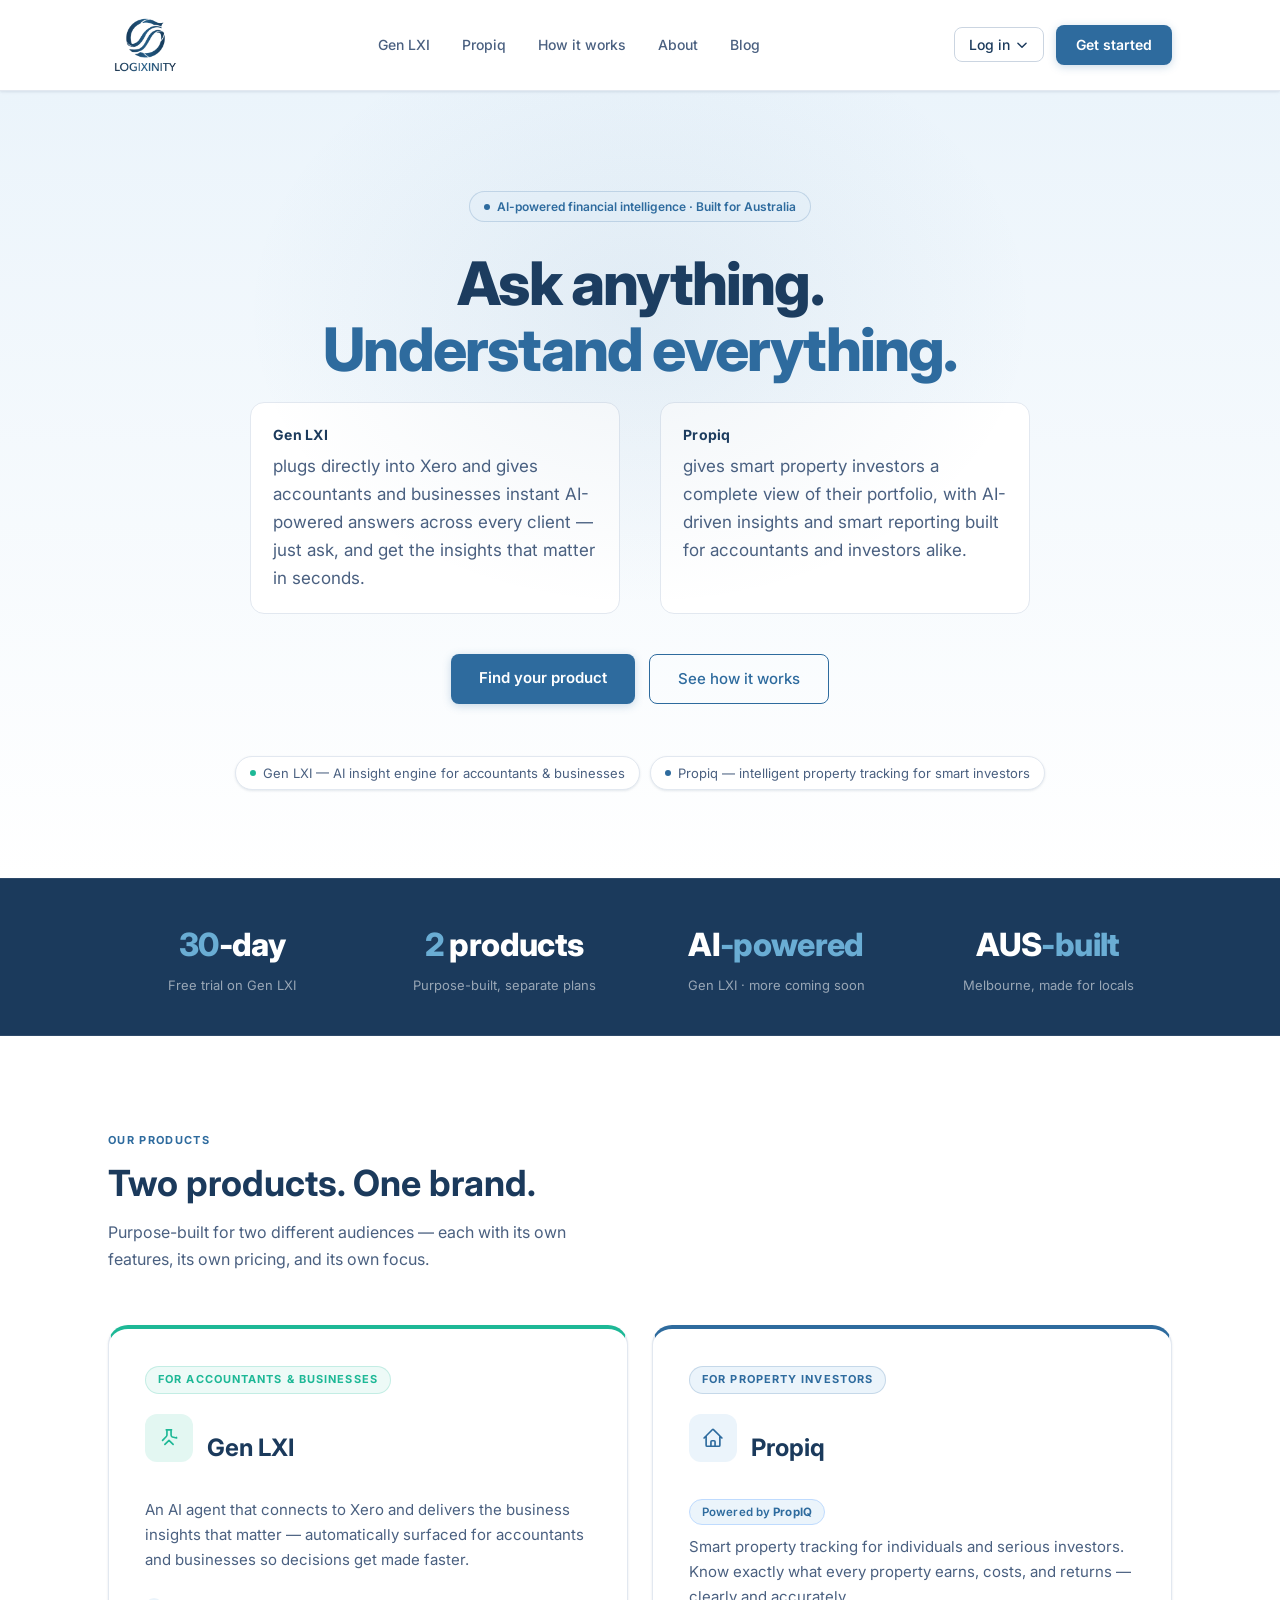
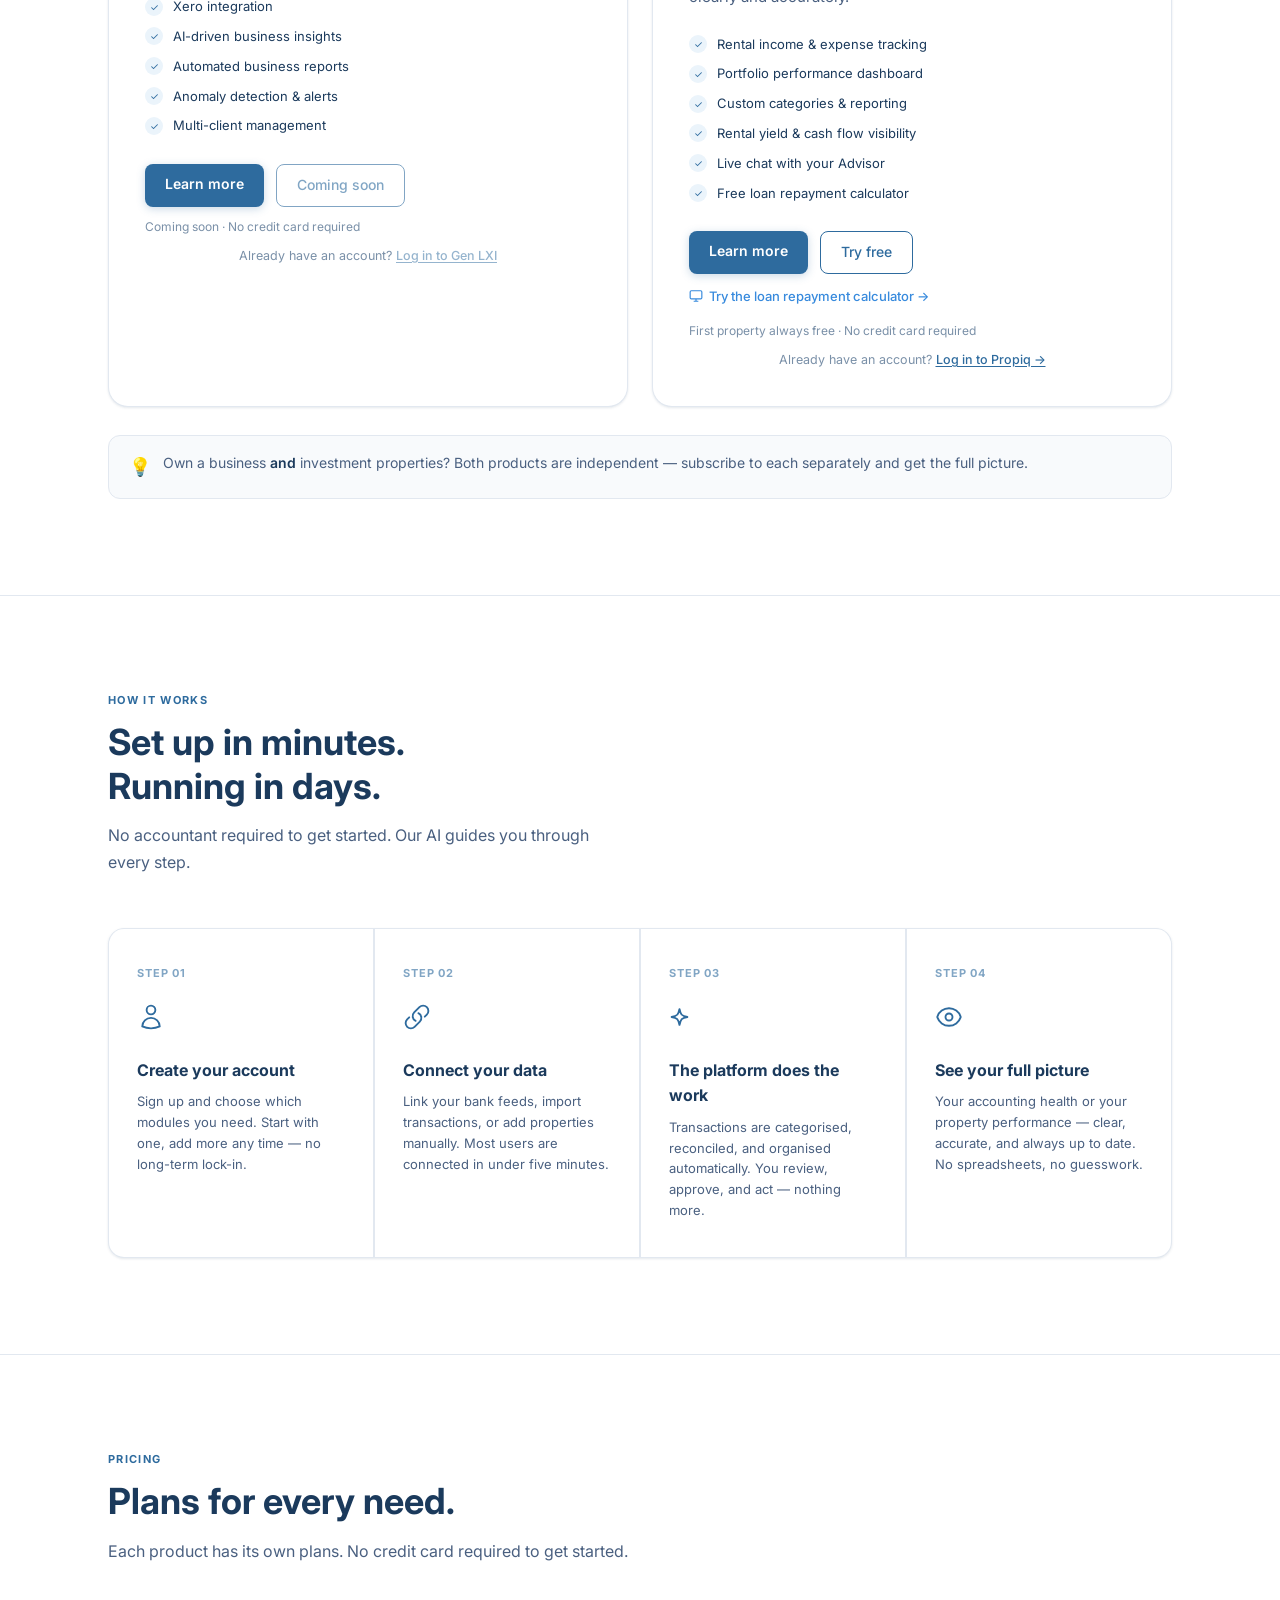
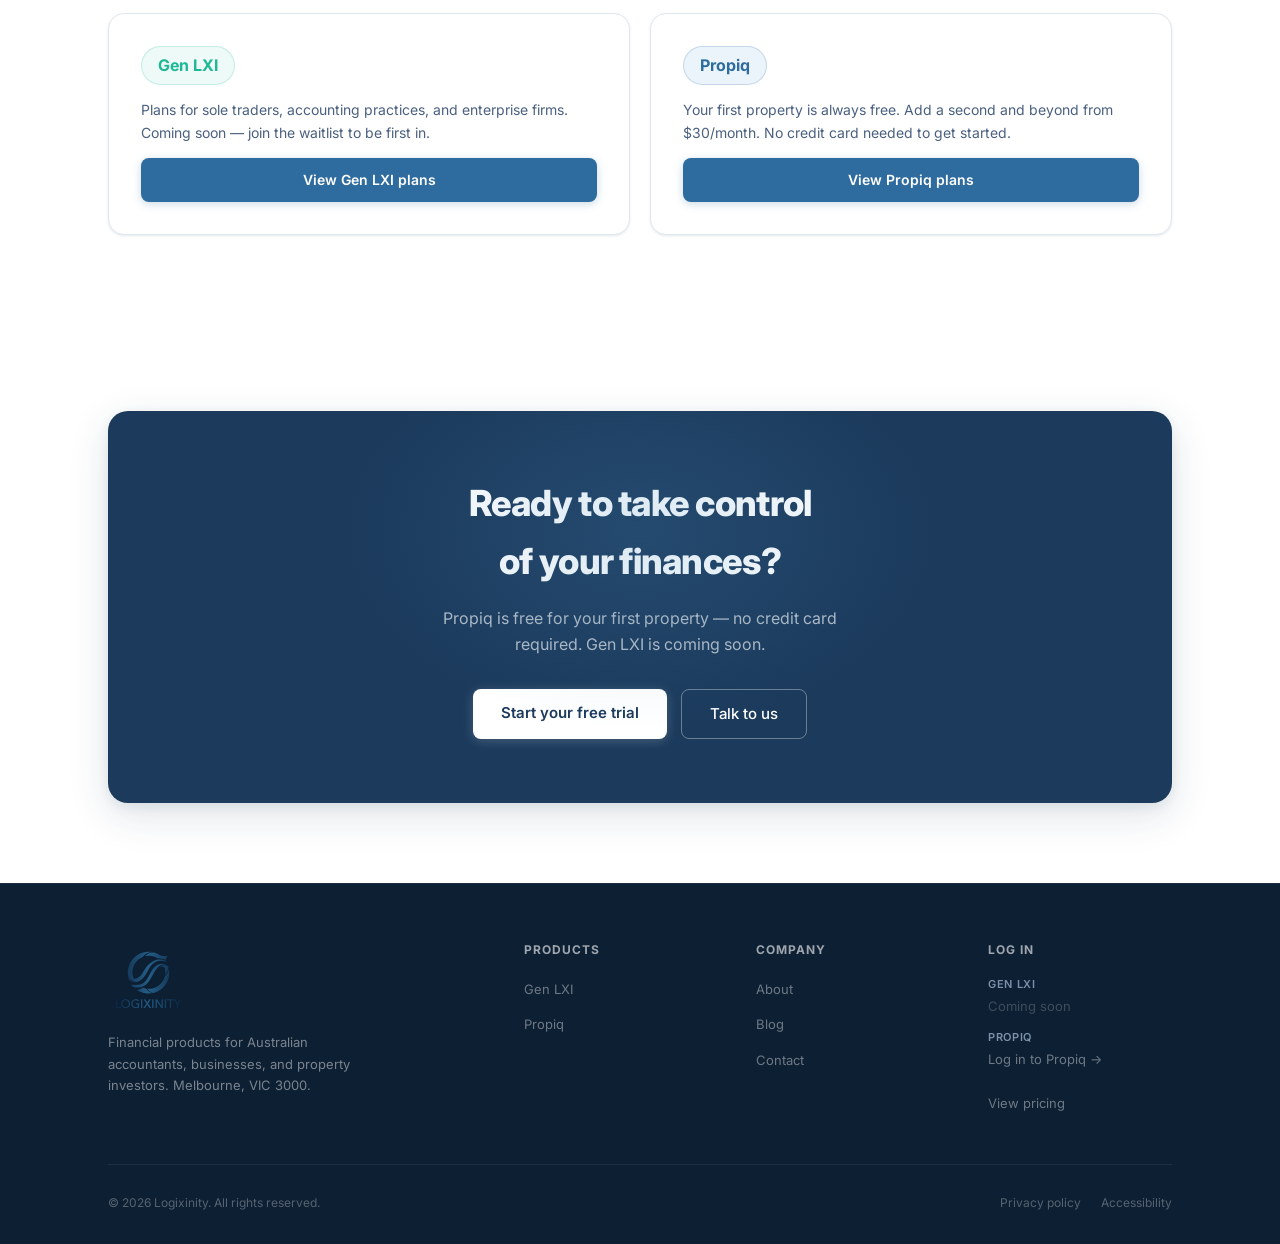
==== index.html @ ef31a45e "index: add loan calculator as Propiq feature with direct Tools link" ====
<!DOCTYPE html>
<html lang="en">
<head>
  <meta charset="UTF-8" />
  <meta name="viewport" content="width=device-width, initial-scale=1.0" />
  <meta name="description" content="Logixinity — AI-driven financial products for accountants, businesses and property investors in Australia. Meet Gen LXI and Propiq." />
  <meta name="robots" content="index, follow" />
  <meta property="og:title" content="Logixinity — Financial Intelligence, Powered by AI" />
  <meta property="og:description" content="Two AI-powered products built for Australia. Gen LXI for accountants and businesses. Propiq for property investors." />
  <meta property="og:type" content="website" />
  <meta property="og:url" content="https://www.logixinity.com" />
  <title>Logixinity — Financial Intelligence, Powered by AI</title>
  <link rel="stylesheet" href="css/styles.css" />
  <link rel="preconnect" href="https://fonts.googleapis.com" />
  <link rel="preconnect" href="https://fonts.gstatic.com" crossorigin />
  <link href="https://fonts.googleapis.com/css2?family=Inter:wght@400;500;600;700;800&display=swap" rel="stylesheet" />
</head>
<body>

  <!-- ============================================================
       NAVIGATION
  ============================================================ -->
  <header class="nav">
    <div class="container nav-inner">
      <a href="index.html" class="nav-logo">
        <img src="assets/logo-nav.png" alt="Logixinity" style="height:74px;width:auto;" />
      </a>

      <nav aria-label="Main navigation">
        <ul class="nav-links">
          <li><a href="gen-lxi.html">Gen LXI</a></li>
          <li><a href="propiq.html">Propiq</a></li>
          <li><a href="#how">How it works</a></li>
          <li><a href="#about">About</a></li>
          <li><a href="blog.html">Blog</a></li>
        </ul>
      </nav>

      <div class="nav-actions">
        <div class="nav-login-wrap" id="navLoginWrap">
          <button class="login-toggle" id="loginToggle" aria-haspopup="true" aria-expanded="false">
            Log in
            <svg width="14" height="14" fill="none" viewBox="0 0 24 24" stroke="currentColor" stroke-width="2.5" aria-hidden="true">
              <path stroke-linecap="round" stroke-linejoin="round" d="M19 9l-7 7-7-7" />
            </svg>
          </button>
          <div class="login-dropdown" id="loginDropdown" role="menu">
            <span class="login-option disabled-option" role="menuitem" aria-disabled="true">
              <div class="login-option-left">
                <div class="login-option-name">Gen LXI</div>
                <div class="login-option-note coming">Coming soon</div>
              </div>
            </span>
            <a href="https://ramananraj.github.io/Wealth-Management-app/property-tracker.html" class="login-option" role="menuitem">
              <div class="login-option-left">
                <div class="login-option-name">Propiq</div>
                <div class="login-option-note">Property tracker</div>
              </div>
              <span class="login-option-arrow">→</span>
            </a>
          </div>
        </div>
        <a href="#products" class="btn-primary">Get started</a>
      </div>
    </div>
  </header>

  <!-- ============================================================
       HERO
  ============================================================ -->
  <section class="hero">
    <div class="container">
      <div class="hero-badge">
        <span class="hero-badge-dot"></span>
        AI-powered financial intelligence · Built for Australia
      </div>

      <h1>
        Ask anything.<br />
        <em>Understand everything.</em>
      </h1>

      <div class="hero-sub-split">
        <p class="hero-sub">
          <strong>Gen LXI</strong> plugs directly into Xero and gives accountants and businesses instant AI-powered answers across every client — just ask, and get the insights that matter in seconds.
        </p>
        <p class="hero-sub">
          <strong>Propiq</strong> gives smart property investors a complete view of their portfolio, with AI-driven insights and smart reporting built for accountants and investors alike.
        </p>
      </div>

      <div class="hero-btns">
        <a href="#products" class="btn-primary">Find your product</a>
        <a href="#how" class="btn-outline">See how it works</a>
      </div>

      <div class="hero-pills">
        <span class="pill">
          <span class="pill-dot teal"></span>
          Gen LXI — AI insight engine for accountants &amp; businesses
        </span>
        <span class="pill">
          <span class="pill-dot blue"></span>
          Propiq — intelligent property tracking for smart investors
        </span>
      </div>
    </div>
  </section>

  <!-- ============================================================
       STATS BAR
  ============================================================ -->
  <div class="stats-bar">
    <div class="container">
      <div class="stats-grid">
        <div class="stat-item">
          <div class="num"><span>30</span>-day</div>
          <div class="lbl">Free trial on Gen LXI</div>
        </div>
        <div class="stat-item">
          <div class="num"><span>2</span> products</div>
          <div class="lbl">Purpose-built, separate plans</div>
        </div>
        <div class="stat-item">
          <div class="num">AI<span>-powered</span></div>
          <div class="lbl">Gen LXI · more coming soon</div>
        </div>
        <div class="stat-item">
          <div class="num">AUS<span>-built</span></div>
          <div class="lbl">Melbourne, made for locals</div>
        </div>
      </div>
    </div>
  </div>

  <!-- ============================================================
       PRODUCTS
  ============================================================ -->
  <section class="section" id="products">
    <div class="container">
      <div class="section-label">Our products</div>
      <h2 class="section-title">Two products. One brand.</h2>
      <p class="section-sub">
        Purpose-built for two different audiences — each with its own features,
        its own pricing, and its own focus.
      </p>

      <div class="product-entry-grid">

        <!-- Gen LXI -->
        <div class="product-entry-card teal-card">
          <div class="product-entry-audience">For accountants &amp; businesses</div>
          <div class="product-entry-header">
            <div class="product-icon teal">
              <svg width="22" height="22" fill="none" viewBox="0 0 24 24" stroke="currentColor" stroke-width="1.8" aria-hidden="true">
                <path stroke-linecap="round" stroke-linejoin="round" d="M9.75 3.104v5.714a2.25 2.25 0 01-.659 1.591L5 14.5M9.75 3.104c-.251.023-.501.05-.75.082m.75-.082a24.301 24.301 0 014.5 0m0 0v5.714a2.25 2.25 0 001.357 2.059l.096.04A24.07 24.07 0 0120.25 12v-.017c-.001-.222-.048-.432-.13-.625M9.75 3.104A24.1 24.1 0 0012 3c.93 0 1.848.062 2.75.182M12 14.5l-4.5 4.5M12 14.5l4.5 4.5" />
              </svg>
            </div>
            <h3>Gen LXI</h3>
          </div>
          <p class="product-entry-desc">
            An AI agent that connects to Xero and delivers the business insights that matter —
            automatically surfaced for accountants and businesses so decisions get made faster.
          </p>
          <ul class="product-features">
            <li><span class="feature-check">✓</span> Xero integration</li>
            <li><span class="feature-check">✓</span> AI-driven business insights</li>
            <li><span class="feature-check">✓</span> Automated business reports</li>
            <li><span class="feature-check">✓</span> Anomaly detection &amp; alerts</li>
            <li><span class="feature-check">✓</span> Multi-client management</li>
          </ul>
          <div class="product-entry-actions">
            <a href="gen-lxi.html" class="btn-primary">Learn more</a>
            <a href="#" class="btn-outline" style="opacity:0.6;pointer-events:none;">Coming soon</a>
          </div>
          <p class="product-trial-note">Coming soon · No credit card required</p>
          <p class="product-login-link">Already have an account? <a href="#" style="opacity:0.5;pointer-events:none;">Log in to Gen LXI</a></p>
        </div>

        <!-- Propiq -->
        <div class="product-entry-card blue-card">
          <div class="product-entry-audience">For property investors</div>
          <div class="product-entry-header">
            <div class="product-icon blue">
              <svg width="22" height="22" fill="none" viewBox="0 0 24 24" stroke="currentColor" stroke-width="1.8" aria-hidden="true">
                <path stroke-linecap="round" stroke-linejoin="round" d="M2.25 12l8.954-8.955a1.126 1.126 0 011.591 0L21.75 12M4.5 9.75v10.125c0 .621.504 1.125 1.125 1.125H9.75v-4.875c0-.621.504-1.125 1.125-1.125h2.25c.621 0 1.125.504 1.125 1.125V21h4.125c.621 0 1.125-.504 1.125-1.125V9.75M8.25 21h8.25" />
              </svg>
            </div>
            <h3>Propiq</h3>
          </div>
          <p class="product-entry-powered">Powered by <strong>PropIQ</strong></p>
          <p class="product-entry-desc">
            Smart property tracking for individuals and serious investors. Know exactly
            what every property earns, costs, and returns — clearly and accurately.
          </p>
          <ul class="product-features">
            <li><span class="feature-check">✓</span> Rental income &amp; expense tracking</li>
            <li><span class="feature-check">✓</span> Portfolio performance dashboard</li>
            <li><span class="feature-check">✓</span> Custom categories &amp; reporting</li>
            <li><span class="feature-check">✓</span> Rental yield &amp; cash flow visibility</li>
            <li><span class="feature-check">✓</span> Live chat with your Advisor</li>
            <li><span class="feature-check">✓</span> Free loan repayment calculator</li>
          </ul>
          <div class="product-entry-actions">
            <a href="propiq.html" class="btn-primary">Learn more</a>
            <a href="https://ramananraj.github.io/Wealth-Management-app/property-tracker.html" class="btn-outline">Try free</a>
          </div>
          <a href="propiq.html#tools" style="display:inline-flex;align-items:center;gap:6px;margin-top:12px;font-size:13px;font-weight:500;color:#378ADD;text-decoration:none;">
            <svg width="14" height="14" fill="none" viewBox="0 0 24 24" stroke="currentColor" stroke-width="2" aria-hidden="true"><rect x="2" y="3" width="20" height="14" rx="2"/><path d="M8 21h8M12 17v4"/></svg>
            Try the loan repayment calculator →
          </a>
          <p class="product-trial-note">First property always free · No credit card required</p>
          <p class="product-login-link">Already have an account? <a href="https://ramananraj.github.io/Wealth-Management-app/property-tracker.html">Log in to Propiq →</a></p>
        </div>

      </div>

      <!-- Business owner who also holds property -->
      <div class="both-note">
        <span class="both-note-icon">💡</span>
        <p>Own a business <em>and</em> investment properties? Both products are independent — subscribe to each separately and get the full picture.</p>
      </div>

    </div>
  </section>

  <div class="divider"></div>

  <!-- ============================================================
       HOW IT WORKS
  ============================================================ -->
  <section class="section" id="how">
    <div class="container">
      <div class="section-label">How it works</div>
      <h2 class="section-title">Set up in minutes.<br />Running in days.</h2>
      <p class="section-sub">
        No accountant required to get started. Our AI guides you through every step.
      </p>

      <div class="how-grid">
        <div class="how-step">
          <div class="how-num">STEP 01</div>
          <div class="how-step-icon">
            <svg width="28" height="28" fill="none" viewBox="0 0 24 24" stroke="currentColor" stroke-width="1.6" aria-hidden="true">
              <path stroke-linecap="round" stroke-linejoin="round" d="M15.75 6a3.75 3.75 0 11-7.5 0 3.75 3.75 0 017.5 0zM4.501 20.118a7.5 7.5 0 0114.998 0A17.933 17.933 0 0112 21.75c-2.676 0-5.216-.584-7.499-1.632z" />
            </svg>
          </div>
          <h4>Create your account</h4>
          <p>Sign up and choose which modules you need. Start with one, add more any time — no long-term lock-in.</p>
        </div>

        <div class="how-step">
          <div class="how-num">STEP 02</div>
          <div class="how-step-icon">
            <svg width="28" height="28" fill="none" viewBox="0 0 24 24" stroke="currentColor" stroke-width="1.6" aria-hidden="true">
              <path stroke-linecap="round" stroke-linejoin="round" d="M13.19 8.688a4.5 4.5 0 011.242 7.244l-4.5 4.5a4.5 4.5 0 01-6.364-6.364l1.757-1.757m13.35-.622l1.757-1.757a4.5 4.5 0 00-6.364-6.364l-4.5 4.5a4.5 4.5 0 001.242 7.244" />
            </svg>
          </div>
          <h4>Connect your data</h4>
          <p>Link your bank feeds, import transactions, or add properties manually. Most users are connected in under five minutes.</p>
        </div>

        <div class="how-step">
          <div class="how-num">STEP 03</div>
          <div class="how-step-icon">
            <svg width="28" height="28" fill="none" viewBox="0 0 24 24" stroke="currentColor" stroke-width="1.6" aria-hidden="true">
              <path stroke-linecap="round" stroke-linejoin="round" d="M9.813 15.904L9 18.75l-.813-2.846a4.5 4.5 0 00-3.09-3.09L2.25 12l2.846-.813a4.5 4.5 0 003.09-3.09L9 5.25l.813 2.846a4.5 4.5 0 003.09 3.09L15.75 12l-2.846.813a4.5 4.5 0 00-3.09 3.09z" />
            </svg>
          </div>
          <h4>The platform does the work</h4>
          <p>Transactions are categorised, reconciled, and organised automatically. You review, approve, and act — nothing more.</p>
        </div>

        <div class="how-step">
          <div class="how-num">STEP 04</div>
          <div class="how-step-icon">
            <svg width="28" height="28" fill="none" viewBox="0 0 24 24" stroke="currentColor" stroke-width="1.6" aria-hidden="true">
              <path stroke-linecap="round" stroke-linejoin="round" d="M2.036 12.322a1.012 1.012 0 010-.639C3.423 7.51 7.36 4.5 12 4.5c4.638 0 8.573 3.007 9.963 7.178.07.207.07.431 0 .639C20.577 16.49 16.64 19.5 12 19.5c-4.638 0-8.573-3.007-9.963-7.178z" />
              <path stroke-linecap="round" stroke-linejoin="round" d="M15 12a3 3 0 11-6 0 3 3 0 016 0z" />
            </svg>
          </div>
          <h4>See your full picture</h4>
          <p>Your accounting health or your property performance — clear, accurate, and always up to date. No spreadsheets, no guesswork.</p>
        </div>
      </div>
    </div>
  </section>

  <div class="divider"></div>

  <!-- ============================================================
       PRICING ROUTER
  ============================================================ -->
  <section class="section" id="pricing">
    <div class="container">
      <div class="section-label">Pricing</div>
      <h2 class="section-title">Plans for every need.</h2>
      <p class="section-sub">
        Each product has its own plans. No credit card required to get started.
      </p>

      <div class="pricing-router-grid">

        <div class="pricing-router-card">
          <div class="pricing-router-label teal-label">Gen LXI</div>
          <p class="pricing-router-desc">Plans for sole traders, accounting practices, and enterprise firms. Coming soon — join the waitlist to be first in.</p>
          <a href="gen-lxi.html#pricing" class="btn-primary pricing-router-btn">View Gen LXI plans</a>
        </div>

        <div class="pricing-router-card">
          <div class="pricing-router-label blue-label">Propiq</div>
          <p class="pricing-router-desc">Your first property is always free. Add a second and beyond from $30/month. No credit card needed to get started.</p>
          <a href="propiq.html#pricing" class="btn-primary pricing-router-btn">View Propiq plans</a>
        </div>

      </div>
    </div>
  </section>

  <!-- ============================================================
       CTA BANNER
  ============================================================ -->
  <div class="container">
    <div class="cta-banner">
      <h2>Ready to take control<br />of your finances?</h2>
      <p>
        Propiq is free for your first property — no credit card required.
        Gen LXI is coming soon.
      </p>
      <div class="cta-btns">
        <a href="https://ramananraj.github.io/Wealth-Management-app/property-tracker.html" class="btn-primary" style="font-size:15px; padding:12px 28px;">Start your free trial</a>
        <a href="mailto:support@logixinity.com" class="btn-outline" style="font-size:15px; padding:12px 28px;">Talk to us</a>
      </div>
    </div>
  </div>

  <!-- ============================================================
       FOOTER
  ============================================================ -->
  <footer class="footer" id="about">
    <div class="container">
      <div class="footer-top">

        <div class="footer-brand">
          <img src="assets/logo.png" alt="Logixinity" width="81" height="80" style="margin-bottom: 4px;" />
          <p>
            Financial products for Australian accountants, businesses,
            and property investors. Melbourne, VIC 3000.
          </p>
        </div>

        <div class="footer-col">
          <h4>Products</h4>
          <ul>
            <li><a href="gen-lxi.html">Gen LXI</a></li>
            <li><a href="propiq.html">Propiq</a></li>
          </ul>
        </div>

        <div class="footer-col">
          <h4>Company</h4>
          <ul>
            <li><a href="#about">About</a></li>
            <li><a href="blog.html">Blog</a></li>
            <li><a href="mailto:support@logixinity.com">Contact</a></li>
          </ul>
        </div>

        <div class="footer-col">
          <h4>Log in</h4>
          <ul>
            <li>
              <div class="footer-account-product">Gen LXI</div>
              <a href="#" style="opacity:0.5;pointer-events:none;">Coming soon</a>
            </li>
            <li>
              <div class="footer-account-product">Propiq</div>
              <a href="https://ramananraj.github.io/Wealth-Management-app/property-tracker.html">Log in to Propiq →</a>
            </li>
            <li style="margin-top:8px;"><a href="#pricing">View pricing</a></li>
          </ul>
        </div>

      </div>

      <div class="footer-bottom">
        <p>© 2026 Logixinity. All rights reserved.</p>
        <div class="footer-legal">
          <a href="#">Privacy policy</a>
          <a href="#">Accessibility</a>
        </div>
      </div>
    </div>
  </footer>

  <script src="js/main.js"></script>
</body>
</html>
---- css/styles.css ----
/* ============================================================
   Logixinity — Main Stylesheet
   Theme: Option A — White/Light + Navy Blue (logo-matched)
   Logo colours: #1B3A5C (deep navy), #2E6B9E (steel blue), #4A8DBD (highlight)
   ============================================================ */

:root {
  --navy-950: #0d1f33;
  --navy-900: #1B3A5C;
  --navy-800: #2C4A6E;
  --navy-700: #2E6B9E;
  --navy-600: #4A8DBD;
  --navy-500: #6AADD4;

  --accent:       #2E6B9E;
  --accent-hover: #1B3A5C;
  --accent-light: #EBF4FB;

  --white:     #ffffff;
  --gray-50:   #F8FAFC;
  --gray-100:  #F1F5F9;
  --gray-200:  #E2E8F0;
  --gray-300:  #CBD5E1;
  --gray-500:  #64748B;
  --gray-700:  #334155;
  --gray-900:  #0F172A;

  --text-primary:   #1B3A5C;
  --text-secondary: #4A6080;
  --text-muted:     #7A90A8;

  --border:    #E2E8F0;
  --border-md: #CBD5E1;
  --card-bg:   #FFFFFF;
  --card-hover: #F8FAFC;
  --section-alt: #F5F8FB;

  --font: 'Inter', -apple-system, BlinkMacSystemFont, 'Segoe UI', sans-serif;

  --shadow-sm: 0 1px 3px rgba(27,58,92,0.08), 0 1px 2px rgba(27,58,92,0.04);
  --shadow-md: 0 4px 16px rgba(27,58,92,0.10), 0 2px 6px rgba(27,58,92,0.06);
  --shadow-lg: 0 12px 40px rgba(27,58,92,0.14), 0 4px 12px rgba(27,58,92,0.08);
}

*, *::before, *::after { box-sizing: border-box; margin: 0; padding: 0; }

html { scroll-behavior: smooth; }

body {
  font-family: var(--font);
  background: var(--white);
  color: var(--text-primary);
  line-height: 1.6;
  -webkit-font-smoothing: antialiased;
}

a { color: inherit; text-decoration: none; }
img { display: block; max-width: 100%; }
button { cursor: pointer; font-family: var(--font); }

/* ============================================================
   UTILITY
   ============================================================ */

.container {
  max-width: 1120px;
  margin: 0 auto;
  padding: 0 28px;
}

.section {
  padding: 96px 0;
}

.section-alt {
  background: var(--section-alt);
}

.section-label {
  font-size: 11px;
  font-weight: 700;
  letter-spacing: 0.12em;
  text-transform: uppercase;
  color: var(--accent);
  margin-bottom: 12px;
}

.section-title {
  font-size: 36px;
  font-weight: 700;
  color: var(--text-primary);
  line-height: 1.2;
  margin-bottom: 14px;
}

.section-sub {
  font-size: 16px;
  color: var(--text-secondary);
  max-width: 520px;
  line-height: 1.7;
}

.accent { color: var(--accent); }

/* ============================================================
   NAVIGATION
   ============================================================ */

.nav {
  position: sticky;
  top: 0;
  z-index: 100;
  background: rgba(255, 255, 255, 0.95);
  backdrop-filter: blur(12px);
  -webkit-backdrop-filter: blur(12px);
  border-bottom: 1px solid var(--border);
  box-shadow: var(--shadow-sm);
}

.nav-inner {
  display: flex;
  align-items: center;
  justify-content: space-between;
  height: 90px;
}

.nav-logo {
  display: flex;
  align-items: center;
  gap: 10px;
  font-size: 18px;
  font-weight: 700;
  color: var(--navy-900);
  letter-spacing: -0.02em;
}

.nav-logo-dot {
  width: 9px;
  height: 9px;
  border-radius: 50%;
  background: var(--accent);
  flex-shrink: 0;
}

.nav-links {
  display: flex;
  align-items: center;
  gap: 32px;
  list-style: none;
}

.nav-links a {
  font-size: 14px;
  color: var(--text-secondary);
  transition: color 0.2s;
  font-weight: 500;
}

.nav-links a:hover { color: var(--navy-900); }

.nav-actions {
  display: flex;
  align-items: center;
  gap: 12px;
}

.btn-ghost {
  font-size: 14px;
  color: var(--text-secondary);
  padding: 8px 16px;
  background: none;
  border: none;
  transition: color 0.2s;
  font-weight: 500;
}

.btn-ghost:hover { color: var(--navy-900); }

.btn-primary {
  font-size: 14px;
  font-weight: 600;
  color: var(--white);
  background: var(--accent);
  padding: 9px 20px;
  border: none;
  border-radius: 8px;
  transition: background 0.2s, transform 0.15s, box-shadow 0.2s;
  box-shadow: 0 2px 8px rgba(46,107,158,0.25);
}

.btn-primary:hover {
  background: var(--accent-hover);
  transform: translateY(-1px);
  box-shadow: 0 4px 14px rgba(46,107,158,0.35);
}

.btn-outline {
  font-size: 14px;
  font-weight: 500;
  color: var(--accent);
  background: none;
  padding: 9px 20px;
  border: 1.5px solid var(--accent);
  border-radius: 8px;
  transition: border-color 0.2s, background 0.2s, color 0.2s;
}

.btn-outline:hover {
  background: var(--accent-light);
  border-color: var(--accent-hover);
  color: var(--accent-hover);
}

/* ============================================================
   HERO
   ============================================================ */

.hero {
  padding: 100px 0 88px;
  text-align: center;
  position: relative;
  overflow: hidden;
  background: linear-gradient(180deg, #EBF4FB 0%, #FFFFFF 100%);
}

.hero::before {
  content: '';
  position: absolute;
  top: -80px;
  left: 50%;
  transform: translateX(-50%);
  width: 800px;
  height: 600px;
  background: radial-gradient(ellipse, rgba(46,107,158,0.08) 0%, transparent 70%);
  pointer-events: none;
}

.hero-badge {
  display: inline-flex;
  align-items: center;
  gap: 7px;
  font-size: 12px;
  font-weight: 600;
  color: var(--accent);
  background: var(--accent-light);
  border: 1px solid rgba(46,107,158,0.2);
  padding: 5px 14px;
  border-radius: 99px;
  margin-bottom: 28px;
}

.hero-badge-dot {
  width: 6px;
  height: 6px;
  border-radius: 50%;
  background: var(--accent);
  animation: pulse 2s infinite;
}

@keyframes pulse {
  0%, 100% { opacity: 1; }
  50% { opacity: 0.4; }
}

.hero h1 {
  font-size: 60px;
  font-weight: 800;
  line-height: 1.1;
  letter-spacing: -0.03em;
  color: var(--navy-900);
  margin-bottom: 20px;
}

.hero h1 em {
  font-style: normal;
  color: var(--accent);
}

.hero-sub {
  font-size: 17px;
  color: var(--text-secondary);
  line-height: 1.65;
  margin: 0;
}

.hero-sub-split {
  display: grid;
  grid-template-columns: 1fr 1fr;
  gap: 16px 40px;
  max-width: 780px;
  margin: 0 auto 40px;
  text-align: left;
}

.hero-sub-split .hero-sub {
  background: #ffffff;
  border: 1px solid var(--gray-200);
  border-radius: 14px;
  padding: 20px 22px;
}

.hero-sub-split .hero-sub strong {
  display: block;
  font-size: 14px;
  font-weight: 700;
  color: var(--navy-900);
  letter-spacing: 0.02em;
  margin-bottom: 6px;
}

@media (max-width: 640px) {
  .hero-sub-split {
    grid-template-columns: 1fr;
  }
}

.hero-btns {
  display: flex;
  gap: 14px;
  justify-content: center;
  flex-wrap: wrap;
  margin-bottom: 52px;
}

.hero-btns .btn-primary {
  font-size: 15px;
  padding: 12px 28px;
}

.hero-btns .btn-outline {
  font-size: 15px;
  padding: 12px 28px;
}

.hero-pills {
  display: flex;
  gap: 10px;
  justify-content: center;
  flex-wrap: wrap;
}

.pill {
  display: inline-flex;
  align-items: center;
  gap: 7px;
  font-size: 13px;
  color: var(--text-secondary);
  background: var(--white);
  border: 1px solid var(--border);
  padding: 6px 14px;
  border-radius: 99px;
  box-shadow: var(--shadow-sm);
}

.pill-dot {
  width: 6px;
  height: 6px;
  border-radius: 50%;
}

.pill-dot.teal   { background: #1DB896; }
.pill-dot.purple { background: #9f8fef; }
.pill-dot.blue   { background: var(--accent); }

/* ============================================================
   DIVIDER
   ============================================================ */

.divider {
  height: 1px;
  background: var(--border);
}

/* ============================================================
   PRODUCTS
   ============================================================ */

.products-grid {
  display: grid;
  grid-template-columns: repeat(auto-fit, minmax(300px, 1fr));
  gap: 20px;
  margin-top: 52px;
}

.product-card {
  background: var(--card-bg);
  border: 1px solid var(--border);
  border-radius: 16px;
  padding: 32px;
  transition: box-shadow 0.2s, transform 0.2s;
  position: relative;
  overflow: hidden;
  box-shadow: var(--shadow-sm);
}

.product-card:hover {
  box-shadow: var(--shadow-md);
  transform: translateY(-3px);
}

.product-card.featured {
  border-color: rgba(46,107,158,0.35);
  border-top: 3px solid var(--accent);
}

.product-card.featured::after {
  content: 'Core product';
  position: absolute;
  top: 18px;
  right: 18px;
  font-size: 11px;
  font-weight: 600;
  color: var(--accent);
  background: var(--accent-light);
  border: 1px solid rgba(46,107,158,0.2);
  padding: 3px 10px;
  border-radius: 99px;
}

.product-icon {
  width: 48px;
  height: 48px;
  border-radius: 12px;
  display: flex;
  align-items: center;
  justify-content: center;
  font-size: 22px;
  margin-bottom: 20px;
}

.product-icon.teal   { background: rgba(29,184,150,0.12); color: #1DB896; }
.product-icon.purple { background: rgba(159,143,239,0.12); color: #9f8fef; }
.product-icon.blue   { background: var(--accent-light); color: var(--accent); }

.product-card h3 {
  font-size: 20px;
  font-weight: 700;
  color: var(--text-primary);
  margin-bottom: 10px;
}

.product-card p {
  font-size: 14px;
  color: var(--text-secondary);
  line-height: 1.65;
  margin-bottom: 24px;
}

.product-features {
  list-style: none;
  display: flex;
  flex-direction: column;
  gap: 9px;
}

.product-features li {
  display: flex;
  align-items: center;
  gap: 10px;
  font-size: 13px;
  color: var(--text-primary);
}

.feature-check {
  width: 18px;
  height: 18px;
  border-radius: 50%;
  background: var(--accent-light);
  display: flex;
  align-items: center;
  justify-content: center;
  flex-shrink: 0;
  font-size: 10px;
  color: var(--accent);
}

/* ============================================================
   PRODUCT ENTRY CARDS (homepage two-product layout)
   ============================================================ */

.product-entry-grid {
  display: grid;
  grid-template-columns: repeat(auto-fit, minmax(320px, 1fr));
  gap: 24px;
  margin-top: 52px;
}

.product-entry-card {
  background: var(--card-bg);
  border: 1px solid var(--border);
  border-radius: 20px;
  padding: 36px;
  transition: box-shadow 0.2s, transform 0.2s;
  box-shadow: var(--shadow-sm);
}

.product-entry-card:hover {
  box-shadow: var(--shadow-lg);
  transform: translateY(-4px);
}

.teal-card { border-top: 4px solid #1DB896; }
.blue-card  { border-top: 4px solid var(--accent); }

.product-entry-audience {
  font-size: 11px;
  font-weight: 700;
  letter-spacing: 0.1em;
  text-transform: uppercase;
  margin-bottom: 20px;
  padding: 4px 12px;
  border-radius: 99px;
  display: inline-block;
}

.teal-card .product-entry-audience {
  color: #1DB896;
  background: rgba(29,184,150,0.08);
  border: 1px solid rgba(29,184,150,0.2);
}

.blue-card .product-entry-audience {
  color: var(--accent);
  background: var(--accent-light);
  border: 1px solid rgba(46,107,158,0.2);
}

.product-entry-header {
  display: flex;
  align-items: center;
  gap: 14px;
  margin-bottom: 16px;
}

.product-entry-header h3 {
  font-size: 24px;
  font-weight: 700;
  color: var(--text-primary);
}

.product-entry-desc {
  font-size: 15px;
  color: var(--text-secondary);
  line-height: 1.65;
  margin-bottom: 24px;
}

.product-entry-actions {
  display: flex;
  gap: 12px;
  margin-top: 28px;
  flex-wrap: wrap;
}

.product-trial-note {
  font-size: 12px;
  color: var(--text-muted);
  margin-top: 10px;
}

.both-note {
  display: flex;
  align-items: flex-start;
  gap: 12px;
  margin-top: 28px;
  background: var(--gray-50);
  border: 1px solid var(--border);
  border-radius: 12px;
  padding: 16px 20px;
}

.both-note-icon { font-size: 18px; flex-shrink: 0; margin-top: 1px; }

.both-note p {
  font-size: 14px;
  color: var(--text-secondary);
  line-height: 1.6;
  margin: 0;
}

.both-note p em {
  font-style: normal;
  color: var(--text-primary);
  font-weight: 600;
}

/* ============================================================
   PRICING ROUTER
   ============================================================ */

.pricing-router-grid {
  display: grid;
  grid-template-columns: repeat(auto-fit, minmax(280px, 1fr));
  gap: 20px;
  margin-top: 48px;
}

.pricing-router-card {
  background: var(--card-bg);
  border: 1px solid var(--border);
  border-radius: 16px;
  padding: 32px;
  display: flex;
  flex-direction: column;
  gap: 14px;
  box-shadow: var(--shadow-sm);
  transition: box-shadow 0.2s, transform 0.2s;
}

.pricing-router-card:hover {
  box-shadow: var(--shadow-md);
  transform: translateY(-2px);
}

.pricing-router-label {
  font-size: 16px;
  font-weight: 700;
  padding: 6px 16px;
  border-radius: 99px;
  display: inline-block;
  width: fit-content;
}

.teal-label {
  color: #1DB896;
  background: rgba(29,184,150,0.08);
  border: 1px solid rgba(29,184,150,0.2);
}

.blue-label {
  color: var(--accent);
  background: var(--accent-light);
  border: 1px solid rgba(46,107,158,0.2);
}

.pricing-router-desc {
  font-size: 14px;
  color: var(--text-secondary);
  line-height: 1.6;
  flex: 1;
}

.pricing-router-btn {
  width: 100%;
  text-align: center;
  padding: 11px 20px;
  font-size: 14px;
}

/* ============================================================
   STATS BAR
   ============================================================ */

.stats-bar {
  background: var(--navy-900);
  border-top: 1px solid rgba(255,255,255,0.08);
  border-bottom: 1px solid rgba(255,255,255,0.08);
  padding: 40px 0;
}

.stats-grid {
  display: grid;
  grid-template-columns: repeat(auto-fit, minmax(160px, 1fr));
  gap: 24px;
  text-align: center;
}

.stat-item .num {
  font-size: 32px;
  font-weight: 800;
  color: var(--white);
  letter-spacing: -0.02em;
}

.stat-item .num span {
  color: var(--navy-500);
}

.stat-item .lbl {
  font-size: 13px;
  color: rgba(255,255,255,0.55);
  margin-top: 4px;
}

/* ============================================================
   HOW IT WORKS
   ============================================================ */

.how-grid {
  display: grid;
  grid-template-columns: repeat(auto-fit, minmax(220px, 1fr));
  gap: 2px;
  margin-top: 52px;
  background: var(--border);
  border: 1px solid var(--border);
  border-radius: 16px;
  overflow: hidden;
  box-shadow: var(--shadow-sm);
}

.how-step {
  background: var(--white);
  padding: 36px 28px;
  position: relative;
  transition: background 0.2s;
}

.how-step:hover { background: var(--gray-50); }

.how-num {
  font-size: 11px;
  font-weight: 700;
  letter-spacing: 0.08em;
  color: var(--accent);
  opacity: 0.6;
  margin-bottom: 16px;
}

.how-step-icon {
  font-size: 28px;
  margin-bottom: 14px;
  color: var(--accent);
}

.how-step h4 {
  font-size: 16px;
  font-weight: 700;
  color: var(--text-primary);
  margin-bottom: 8px;
}

.how-step p {
  font-size: 13px;
  color: var(--text-secondary);
  line-height: 1.6;
}

/* ============================================================
   PRICING
   ============================================================ */

.pricing-grid {
  display: grid;
  grid-template-columns: repeat(auto-fit, minmax(280px, 1fr));
  gap: 20px;
  margin-top: 52px;
  align-items: start;
}

.price-card {
  background: var(--card-bg);
  border: 1px solid var(--border);
  border-radius: 16px;
  padding: 32px;
  transition: box-shadow 0.2s;
  box-shadow: var(--shadow-sm);
}

.price-card.popular {
  border-color: var(--accent);
  border-top: 4px solid var(--accent);
  box-shadow: var(--shadow-md);
}

.popular-badge {
  display: inline-block;
  font-size: 11px;
  font-weight: 600;
  color: var(--accent);
  background: var(--accent-light);
  border: 1px solid rgba(46,107,158,0.2);
  padding: 3px 10px;
  border-radius: 99px;
  margin-bottom: 16px;
}

.price-tier {
  font-size: 14px;
  font-weight: 600;
  color: var(--text-primary);
  margin-bottom: 8px;
}

.price-amount {
  display: flex;
  align-items: baseline;
  gap: 4px;
  margin-bottom: 6px;
}

.price-amount .dollar {
  font-size: 20px;
  font-weight: 600;
  color: var(--text-muted);
}

.price-amount .num {
  font-size: 44px;
  font-weight: 800;
  color: var(--text-primary);
  letter-spacing: -0.03em;
}

.price-amount .period {
  font-size: 14px;
  color: var(--text-muted);
}

.price-desc {
  font-size: 13px;
  color: var(--text-secondary);
  line-height: 1.5;
  margin-bottom: 24px;
  padding-bottom: 24px;
  border-bottom: 1px solid var(--border);
}

.price-includes {
  font-size: 11px;
  font-weight: 700;
  letter-spacing: 0.08em;
  text-transform: uppercase;
  color: var(--text-muted);
  margin-bottom: 14px;
}

.price-features {
  list-style: none;
  display: flex;
  flex-direction: column;
  gap: 10px;
  margin-bottom: 28px;
}

.price-features li {
  display: flex;
  align-items: flex-start;
  gap: 10px;
  font-size: 13px;
  color: var(--text-primary);
}

.price-features li.dim {
  color: var(--text-muted);
  opacity: 0.6;
}

.check-icon {
  width: 17px;
  height: 17px;
  border-radius: 50%;
  flex-shrink: 0;
  display: flex;
  align-items: center;
  justify-content: center;
  font-size: 9px;
  margin-top: 2px;
}

.check-icon.on  { background: var(--accent-light); color: var(--accent); }
.check-icon.off { background: var(--gray-100); color: var(--text-muted); }

.price-cta {
  width: 100%;
  padding: 12px;
  border-radius: 9px;
  font-size: 14px;
  font-weight: 600;
  transition: all 0.2s;
}

.price-cta.solid {
  background: var(--accent);
  color: var(--white);
  border: none;
  box-shadow: 0 2px 8px rgba(46,107,158,0.25);
}

.price-cta.solid:hover {
  background: var(--accent-hover);
  box-shadow: 0 4px 14px rgba(46,107,158,0.35);
}

.price-cta.outline {
  background: transparent;
  color: var(--accent);
  border: 1.5px solid var(--accent);
}

.price-cta.outline:hover {
  background: var(--accent-light);
  border-color: var(--accent-hover);
}

.price-trial {
  text-align: center;
  font-size: 12px;
  color: var(--text-muted);
  margin-top: 10px;
}

/* ============================================================
   CTA BANNER
   ============================================================ */

.cta-banner {
  background: var(--navy-900);
  border-radius: 20px;
  padding: 64px 48px;
  text-align: center;
  position: relative;
  overflow: hidden;
  margin: 80px 0;
  box-shadow: var(--shadow-lg);
}

.cta-banner::before {
  content: '';
  position: absolute;
  top: -80px;
  left: 50%;
  transform: translateX(-50%);
  width: 600px;
  height: 400px;
  background: radial-gradient(ellipse, rgba(74,141,189,0.2) 0%, transparent 70%);
  pointer-events: none;
}

.cta-banner h2 {
  font-size: 36px;
  font-weight: 800;
  color: var(--white);
  margin-bottom: 14px;
  letter-spacing: -0.02em;
}

.cta-banner p {
  font-size: 16px;
  color: rgba(255,255,255,0.65);
  max-width: 440px;
  margin: 0 auto 32px;
  line-height: 1.65;
}

.cta-btns {
  display: flex;
  gap: 14px;
  justify-content: center;
  flex-wrap: wrap;
}

.cta-banner .btn-primary {
  background: var(--white);
  color: var(--navy-900);
  box-shadow: 0 2px 12px rgba(255,255,255,0.2);
}

.cta-banner .btn-primary:hover {
  background: var(--gray-100);
}

.cta-banner .btn-outline {
  color: var(--white);
  border-color: rgba(255,255,255,0.35);
}

.cta-banner .btn-outline:hover {
  background: rgba(255,255,255,0.08);
  border-color: rgba(255,255,255,0.6);
}

/* ============================================================
   FOOTER
   ============================================================ */

.footer {
  background: var(--navy-950);
  border-top: 1px solid rgba(255,255,255,0.07);
  padding: 56px 0 32px;
}

.footer-top {
  display: grid;
  grid-template-columns: 2fr 1fr 1fr 1fr;
  gap: 48px;
  margin-bottom: 48px;
}

.footer-brand p {
  font-size: 13px;
  color: rgba(255,255,255,0.45);
  line-height: 1.65;
  margin-top: 12px;
  max-width: 260px;
}

.footer .nav-logo {
  color: var(--white);
}

.footer .nav-logo-dot {
  background: var(--navy-500);
}

.footer-col h4 {
  font-size: 12px;
  font-weight: 700;
  letter-spacing: 0.08em;
  text-transform: uppercase;
  color: rgba(255,255,255,0.6);
  margin-bottom: 16px;
}

.footer-col ul {
  list-style: none;
  display: flex;
  flex-direction: column;
  gap: 10px;
}

.footer-col ul li a {
  font-size: 13px;
  color: rgba(255,255,255,0.4);
  transition: color 0.2s;
}

.footer-col ul li a:hover { color: rgba(255,255,255,0.85); }

.footer-bottom {
  border-top: 1px solid rgba(255,255,255,0.07);
  padding-top: 28px;
  display: flex;
  align-items: center;
  justify-content: space-between;
  flex-wrap: wrap;
  gap: 12px;
}

.footer-bottom p {
  font-size: 12px;
  color: rgba(255,255,255,0.3);
}

.footer-legal {
  display: flex;
  gap: 20px;
}

.footer-legal a {
  font-size: 12px;
  color: rgba(255,255,255,0.3);
  transition: color 0.2s;
}

.footer-legal a:hover { color: rgba(255,255,255,0.7); }

/* ============================================================
   ANIMATIONS
   ============================================================ */

.fade-up {
  opacity: 0;
  transform: translateY(24px);
  transition: opacity 0.55s ease, transform 0.55s ease;
}

.fade-up.visible {
  opacity: 1;
  transform: translateY(0);
}

.product-card:nth-child(2) { transition-delay: 0.08s; }
.product-card:nth-child(3) { transition-delay: 0.16s; }
.price-card:nth-child(2)   { transition-delay: 0.08s; }
.price-card:nth-child(3)   { transition-delay: 0.16s; }
.how-step:nth-child(2)     { transition-delay: 0.08s; }
.how-step:nth-child(3)     { transition-delay: 0.16s; }
.how-step:nth-child(4)     { transition-delay: 0.24s; }

/* Active nav link */
.nav-links a.active { color: var(--navy-900); font-weight: 600; }

/* Nav scrolled state */
.nav.scrolled {
  box-shadow: 0 2px 16px rgba(27,58,92,0.1);
}

/* ============================================================
   MOBILE NAV
   ============================================================ */

.nav-hamburger {
  display: none;
  flex-direction: column;
  gap: 5px;
  background: none;
  border: none;
  padding: 6px;
  cursor: pointer;
}

.nav-hamburger span {
  display: block;
  width: 22px;
  height: 2px;
  background: var(--text-secondary);
  border-radius: 2px;
  transition: all 0.25s;
}

.nav-hamburger.open span:nth-child(1) {
  transform: translateY(7px) rotate(45deg);
}
.nav-hamburger.open span:nth-child(2) {
  opacity: 0;
}
.nav-hamburger.open span:nth-child(3) {
  transform: translateY(-7px) rotate(-45deg);
}

/* ============================================================
   RESPONSIVE
   ============================================================ */

@media (max-width: 768px) {
  .hero h1 { font-size: 38px; }
  .section-title { font-size: 28px; }
  .nav-links {
    display: none;
    position: absolute;
    top: 64px;
    left: 0;
    right: 0;
    background: var(--white);
    border-bottom: 1px solid var(--border);
    flex-direction: column;
    padding: 16px 28px 24px;
    gap: 4px;
    box-shadow: var(--shadow-md);
  }
  .nav-links.mobile-open { display: flex; }
  .nav-links li { width: 100%; }
  .nav-links a { display: block; padding: 10px 0; font-size: 16px; }
  .nav-hamburger { display: flex; }
  .footer-top { grid-template-columns: 1fr 1fr; }
  .cta-banner { padding: 40px 24px; }
  .cta-banner h2 { font-size: 26px; }
}

@media (max-width: 480px) {
  .hero h1 { font-size: 30px; }
  .footer-top { grid-template-columns: 1fr; }
  .container { padding: 0 18px; }
}

/* ============================================================
   PRODUCT CARD LOGIN LINK
   ============================================================ */

.product-entry-powered {
  display: inline-flex;
  align-items: center;
  font-size: 11.5px;
  font-weight: 600;
  color: #2E6B9E;
  background: #EBF4FB;
  border: 1px solid #BFDBFE;
  border-radius: 100px;
  padding: 3px 12px;
  margin-bottom: 10px;
  letter-spacing: 0.01em;
}
.product-entry-powered strong {
  font-weight: 700;
  margin-left: 3px;
}

.product-login-link {
  font-size: 12.5px;
  color: var(--text-muted);
  margin-top: 10px;
  text-align: center;
}
.product-login-link a {
  color: var(--accent);
  font-weight: 500;
  text-decoration: underline;
  text-underline-offset: 2px;
}
.product-login-link a:hover {
  color: var(--accent-hover);
}

/* ============================================================
   NAV LOGIN DROPDOWN
   ============================================================ */

.nav-login-wrap {
  position: relative;
}

.login-toggle {
  display: flex;
  align-items: center;
  gap: 5px;
  background: none;
  border: 1.5px solid var(--border-md);
  border-radius: 8px;
  color: var(--text-primary);
  font-size: 14px;
  font-weight: 500;
  padding: 8px 14px;
  cursor: pointer;
  transition: border-color 0.18s, color 0.18s, background 0.18s;
  white-space: nowrap;
}
.login-toggle:hover {
  border-color: var(--accent);
  color: var(--accent);
  background: var(--accent-light);
}
.login-toggle svg {
  transition: transform 0.2s;
}
.nav-login-wrap.open .login-toggle svg {
  transform: rotate(180deg);
}

.login-dropdown {
  display: none;
  position: absolute;
  top: calc(100% + 8px);
  right: 0;
  background: var(--white);
  border: 1px solid var(--border);
  border-radius: 12px;
  box-shadow: var(--shadow-lg);
  min-width: 220px;
  overflow: hidden;
  z-index: 200;
}
.nav-login-wrap.open .login-dropdown {
  display: block;
}

.login-option {
  display: flex;
  align-items: center;
  justify-content: space-between;
  padding: 14px 18px;
  border-bottom: 1px solid var(--border);
  transition: background 0.15s;
  cursor: pointer;
  text-decoration: none;
  color: var(--text-primary);
}
.login-option:last-child {
  border-bottom: none;
}
.login-option:hover {
  background: var(--gray-50);
}
.login-option.disabled-option {
  opacity: 0.6;
  cursor: default;
  pointer-events: none;
}

.login-option-left {
  display: flex;
  flex-direction: column;
  gap: 2px;
}
.login-option-name {
  font-size: 14px;
  font-weight: 600;
  color: var(--text-primary);
}
.login-option-note {
  font-size: 12px;
  color: var(--text-muted);
}
.login-option-note.coming {
  color: var(--accent);
  font-weight: 500;
}
.login-option-arrow {
  color: var(--text-muted);
  font-size: 16px;
}

/* Mobile: collapse dropdown into stacked links */
@media (max-width: 768px) {
  .nav-login-wrap { width: 100%; }
  .login-dropdown {
    position: static;
    border: 1px solid var(--border);
    border-radius: 8px;
    box-shadow: none;
    margin-top: 6px;
  }
}

/* ============================================================
   FOOTER ACCOUNT SPLIT
   ============================================================ */

.footer-account-item {
  display: flex;
  flex-direction: column;
  gap: 1px;
}
.footer-account-product {
  font-size: 11px;
  font-weight: 600;
  text-transform: uppercase;
  letter-spacing: 0.06em;
  color: var(--text-muted);
  margin-top: 8px;
}
.footer-account-product:first-child { margin-top: 0; }
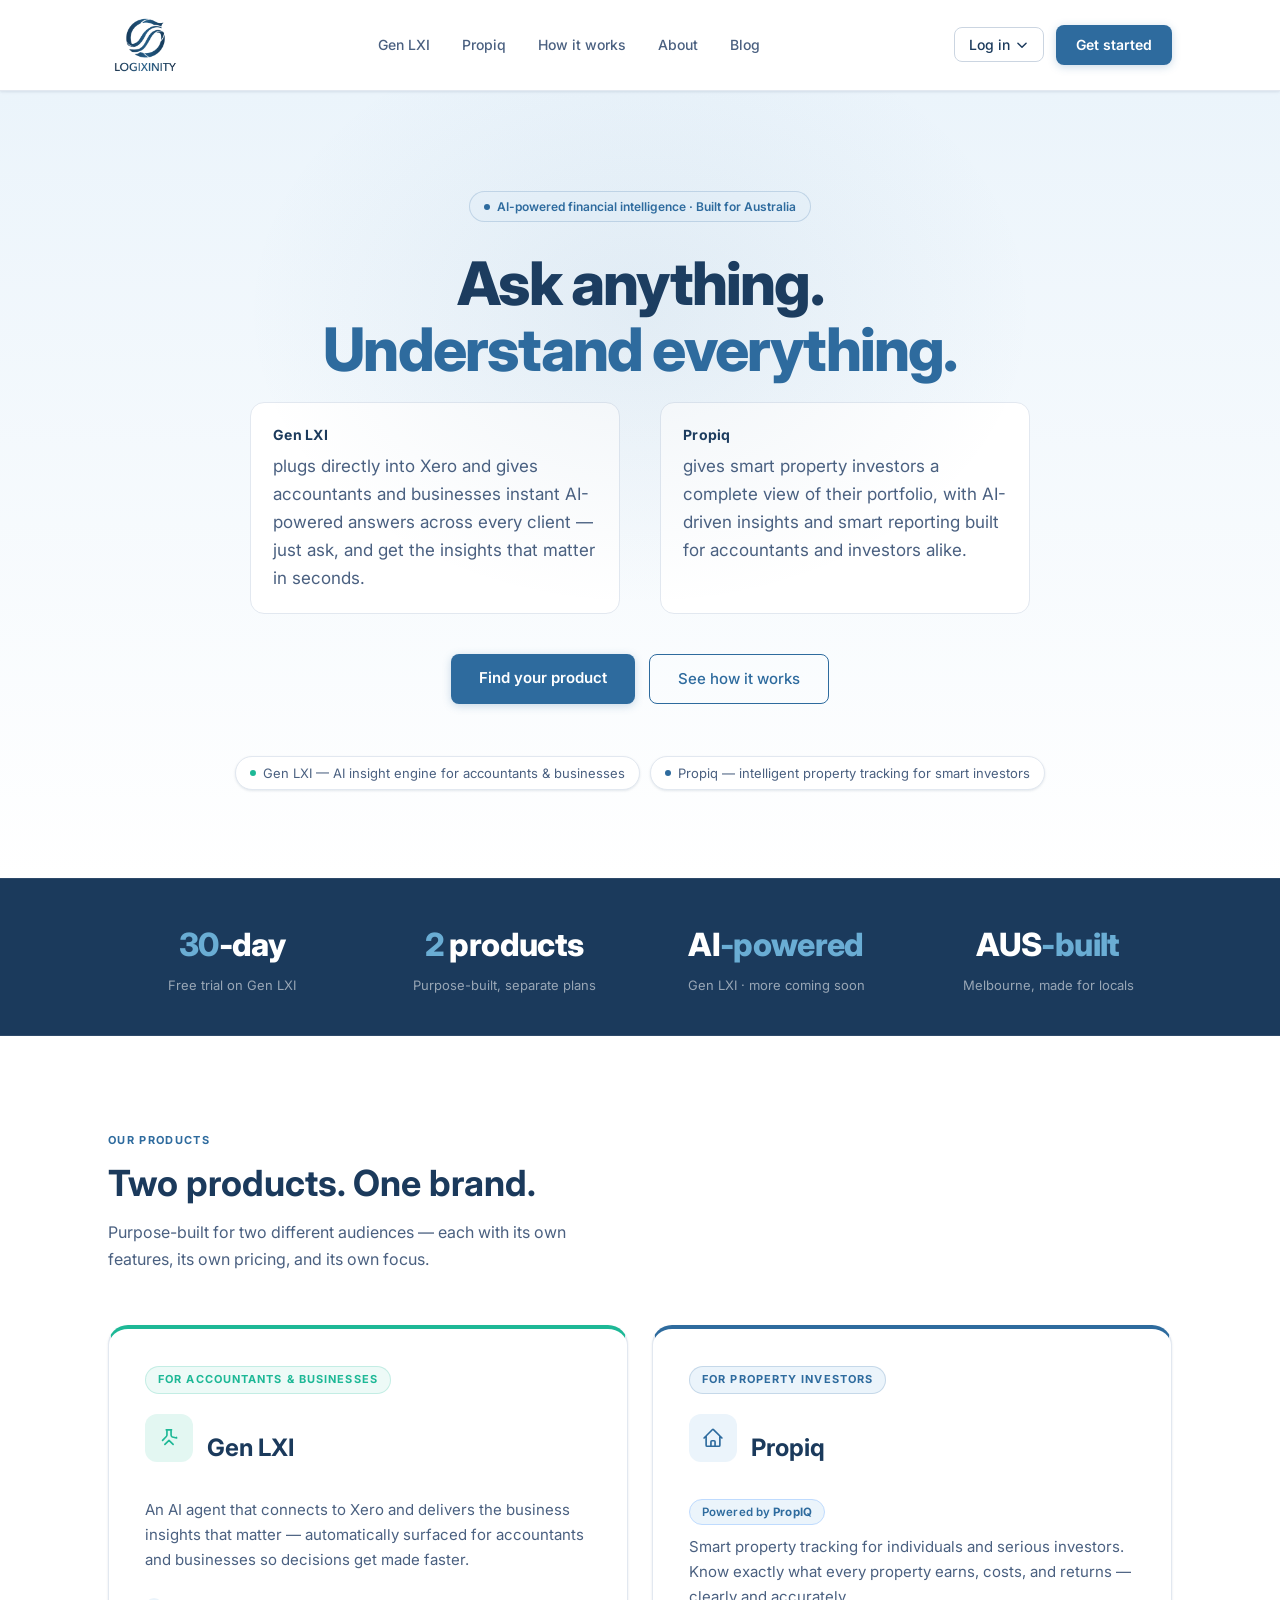
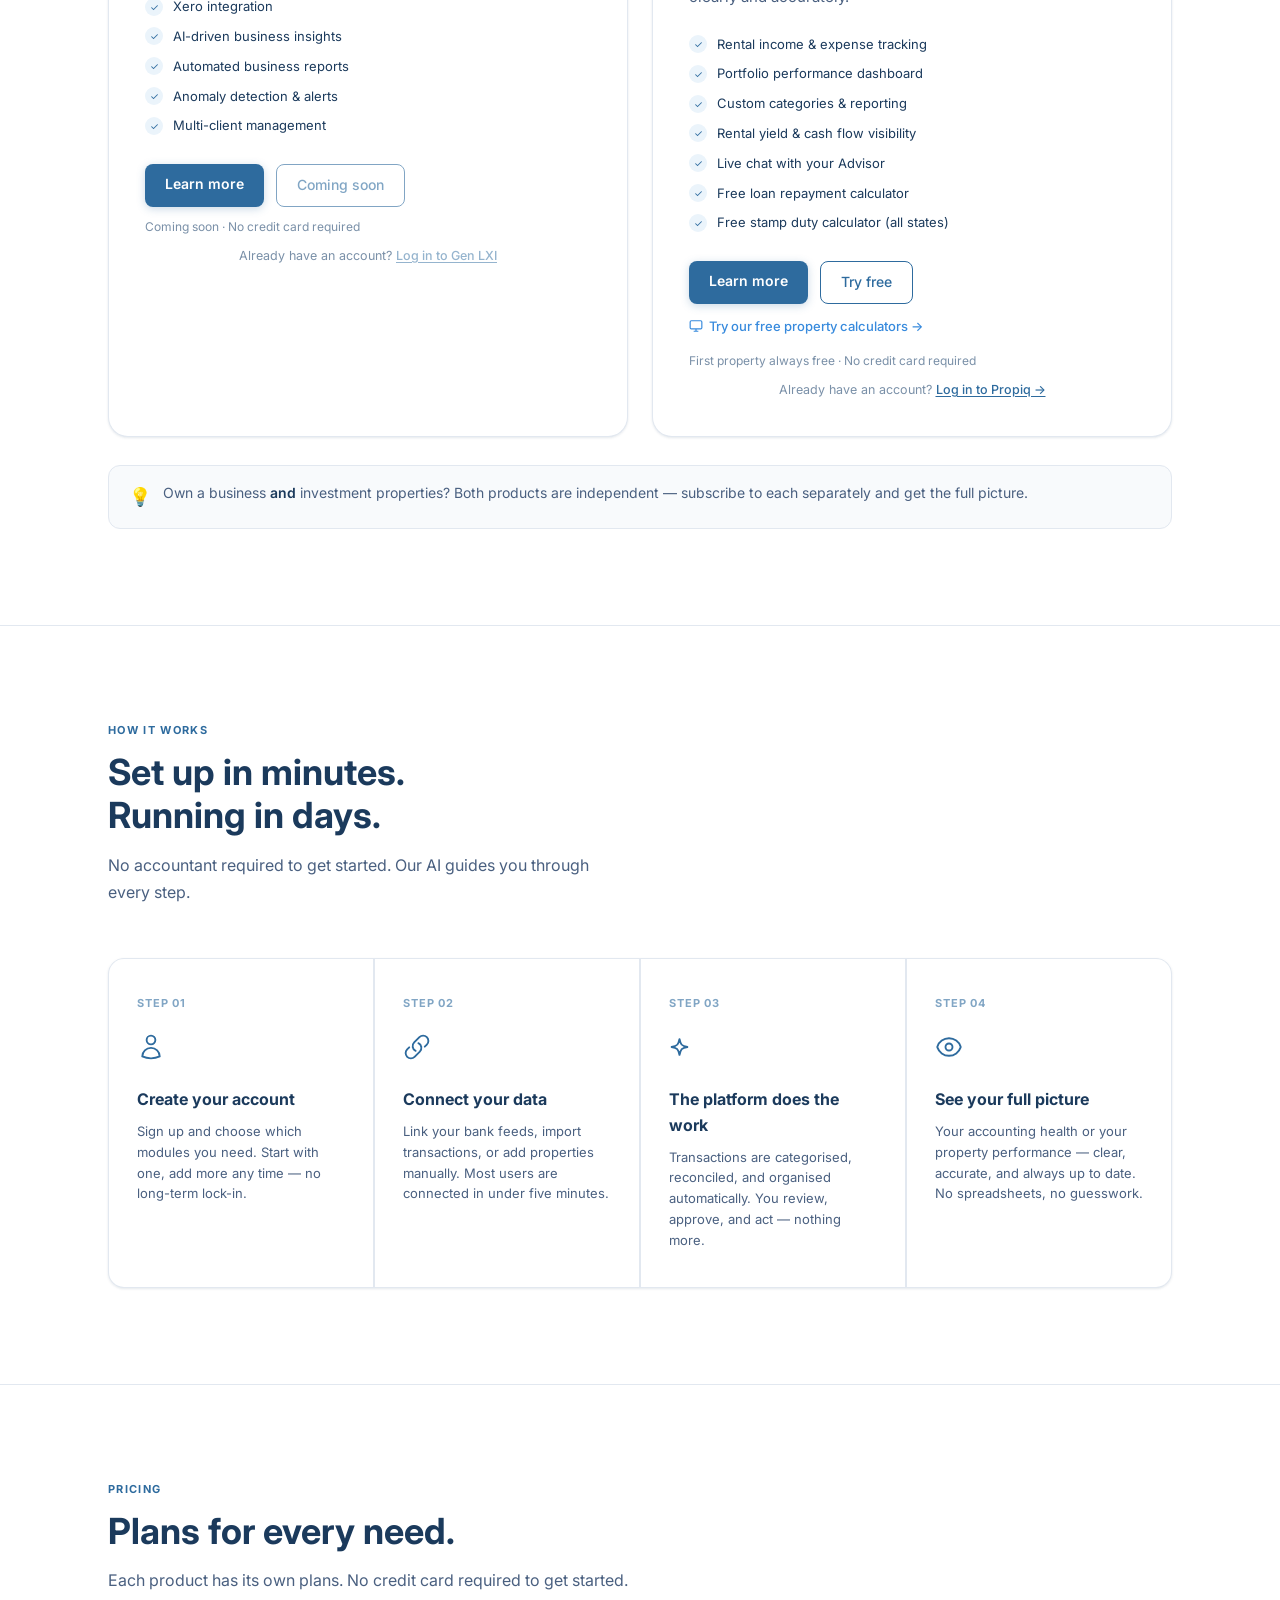
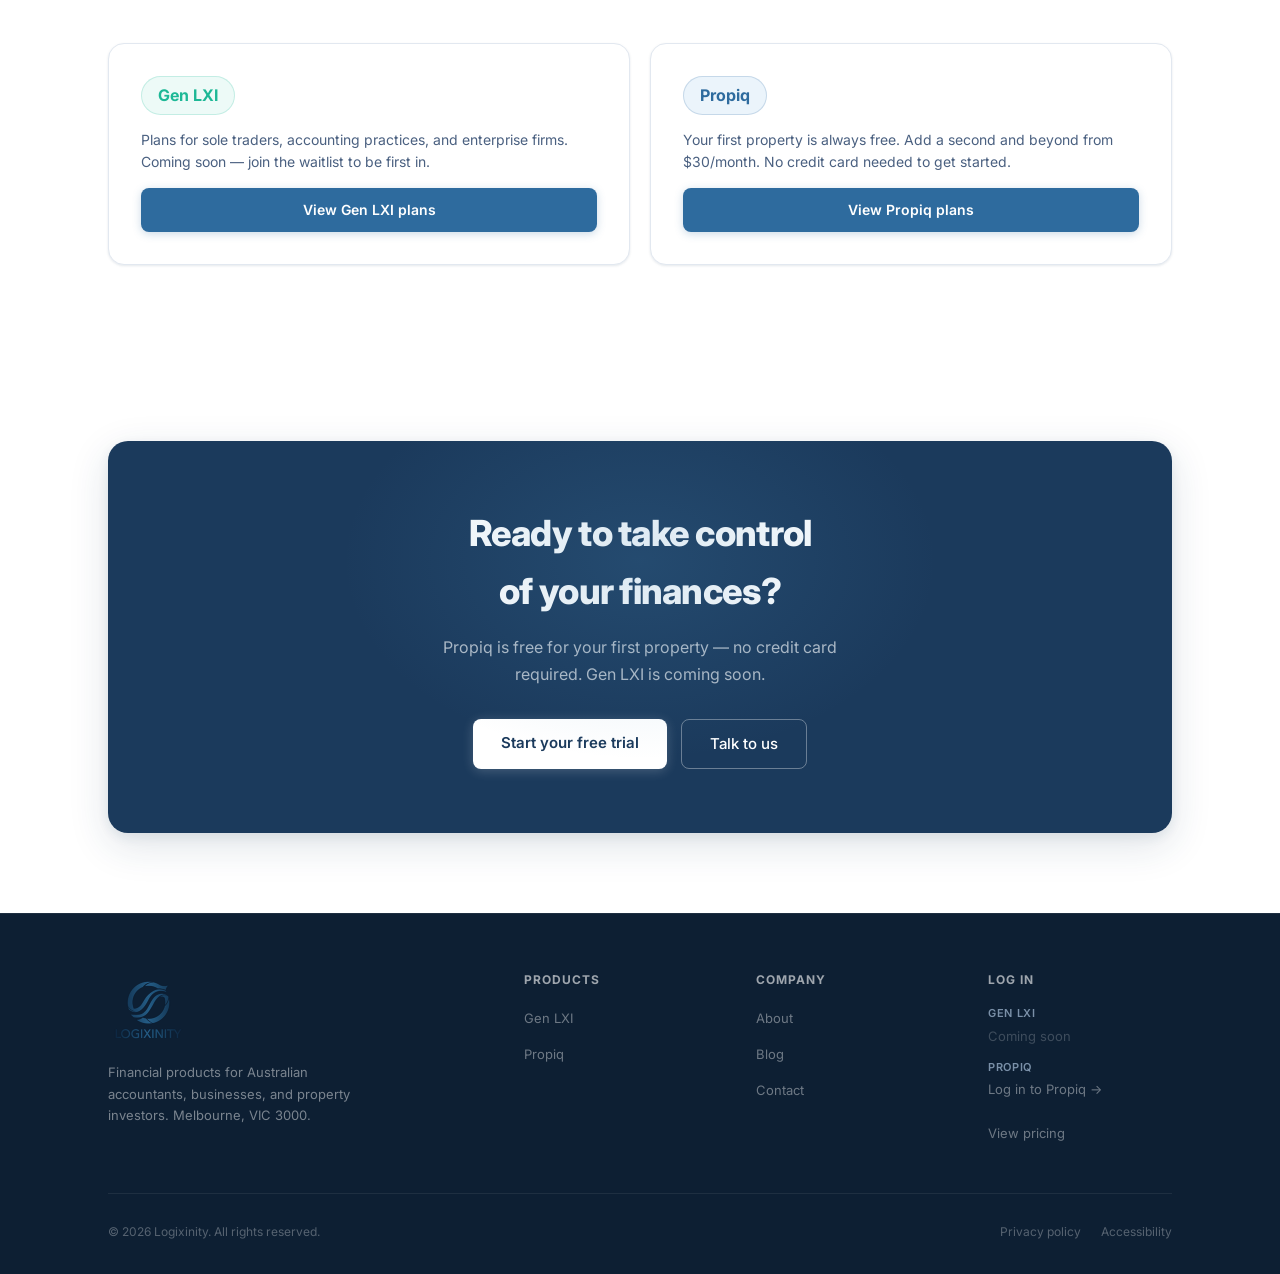
==== commit c8cbd4ae: "Add stamp duty calculator to propiq.html; update index.html feature list" ====
--- a/index.html
+++ b/index.html
@@ -200,6 +200,7 @@
             <li><span class="feature-check">✓</span> Rental yield &amp; cash flow visibility</li>
             <li><span class="feature-check">✓</span> Live chat with your Advisor</li>
             <li><span class="feature-check">✓</span> Free loan repayment calculator</li>
+            <li><span class="feature-check">✓</span> Free stamp duty calculator (all states)</li>
           </ul>
           <div class="product-entry-actions">
             <a href="propiq.html" class="btn-primary">Learn more</a>
@@ -207,7 +208,7 @@
           </div>
           <a href="propiq.html#tools" style="display:inline-flex;align-items:center;gap:6px;margin-top:12px;font-size:13px;font-weight:500;color:#378ADD;text-decoration:none;">
             <svg width="14" height="14" fill="none" viewBox="0 0 24 24" stroke="currentColor" stroke-width="2" aria-hidden="true"><rect x="2" y="3" width="20" height="14" rx="2"/><path d="M8 21h8M12 17v4"/></svg>
-            Try the loan repayment calculator →
+            Try our free property calculators →
           </a>
           <p class="product-trial-note">First property always free · No credit card required</p>
           <p class="product-login-link">Already have an account? <a href="https://ramananraj.github.io/Wealth-Management-app/property-tracker.html">Log in to Propiq →</a></p>
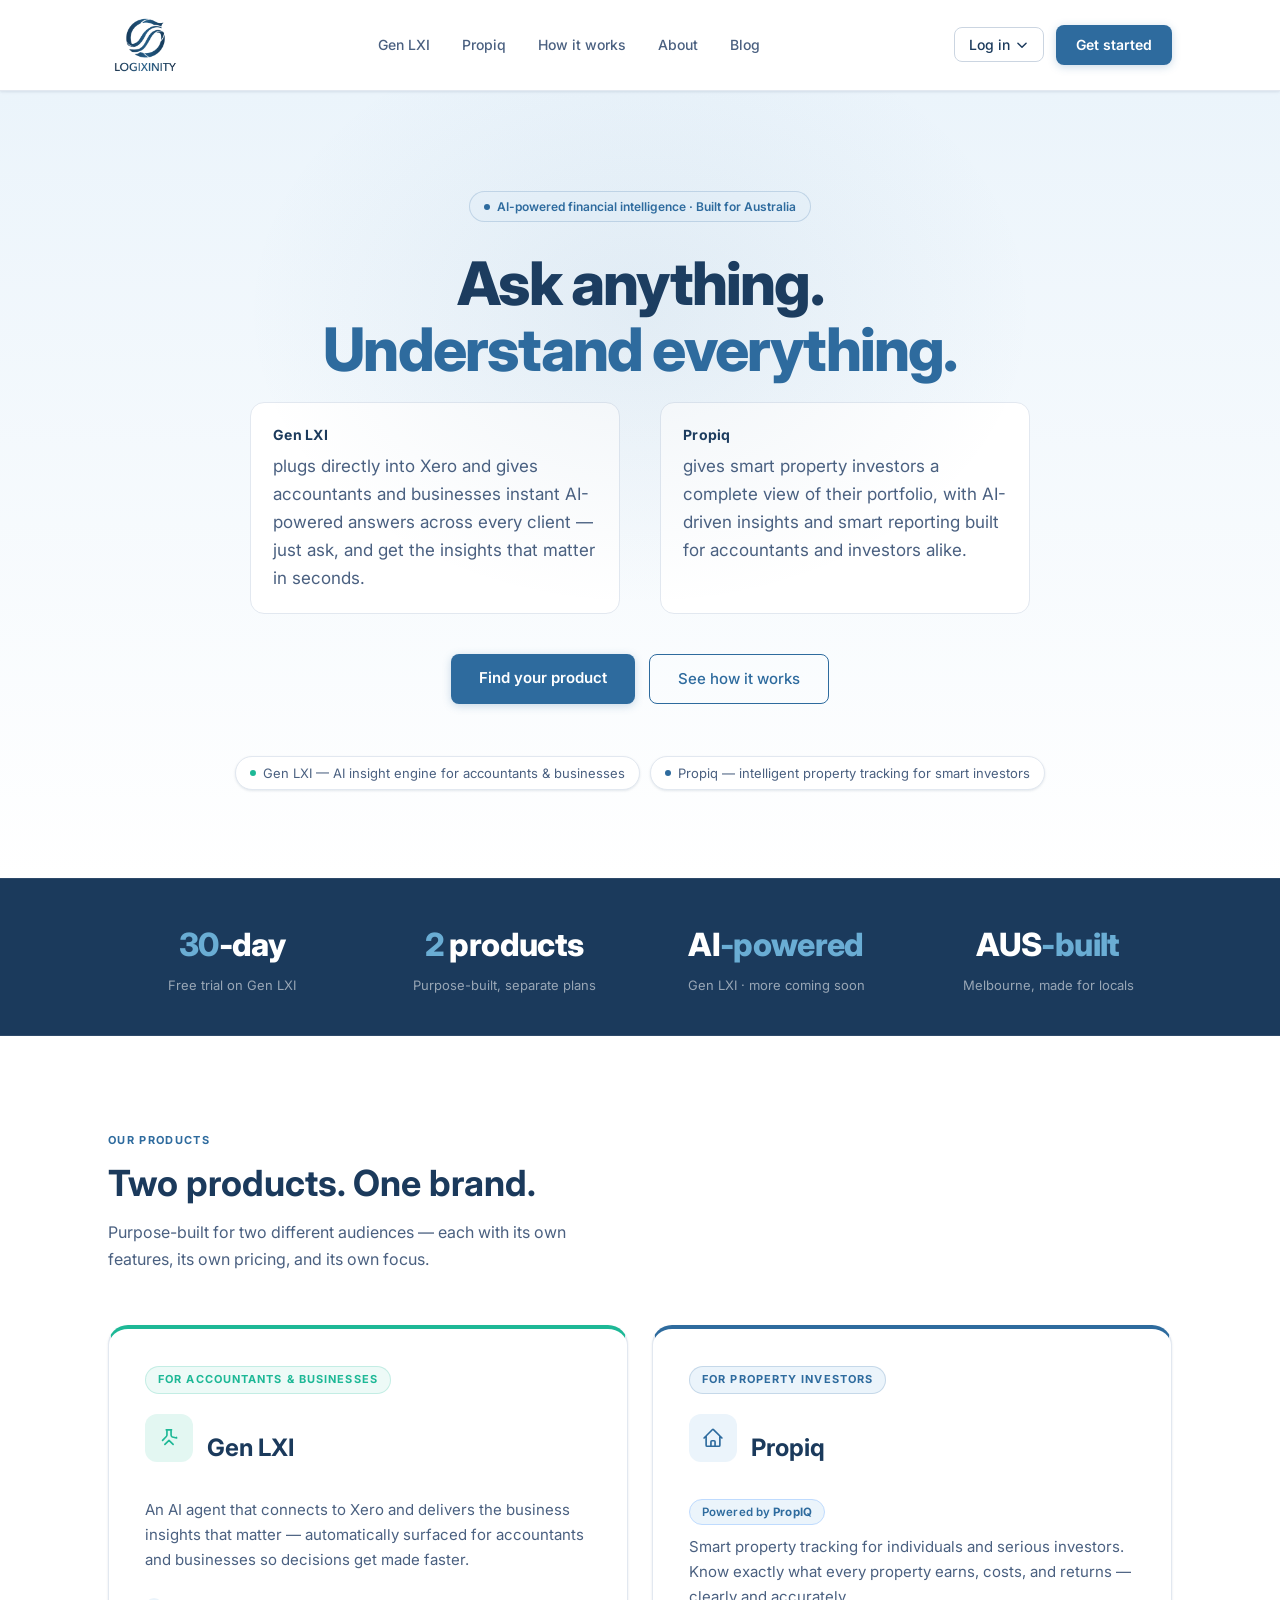
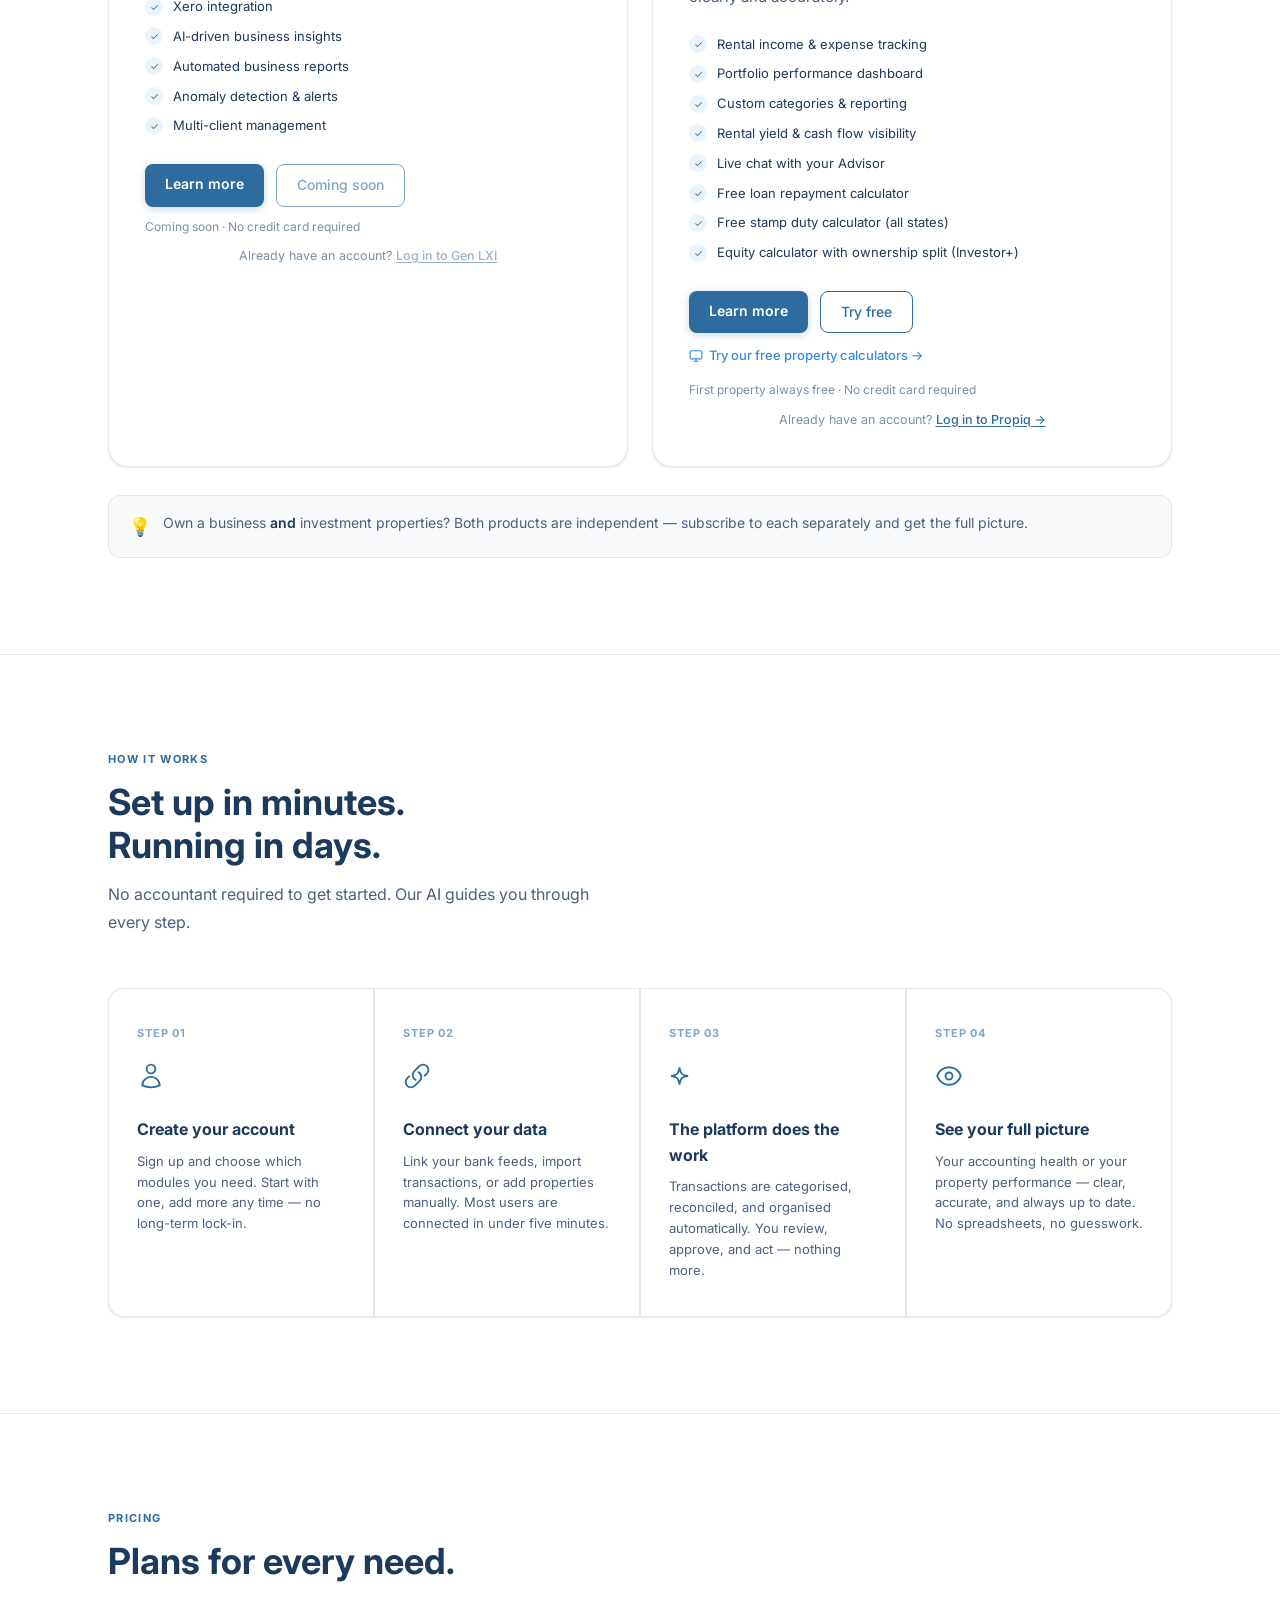
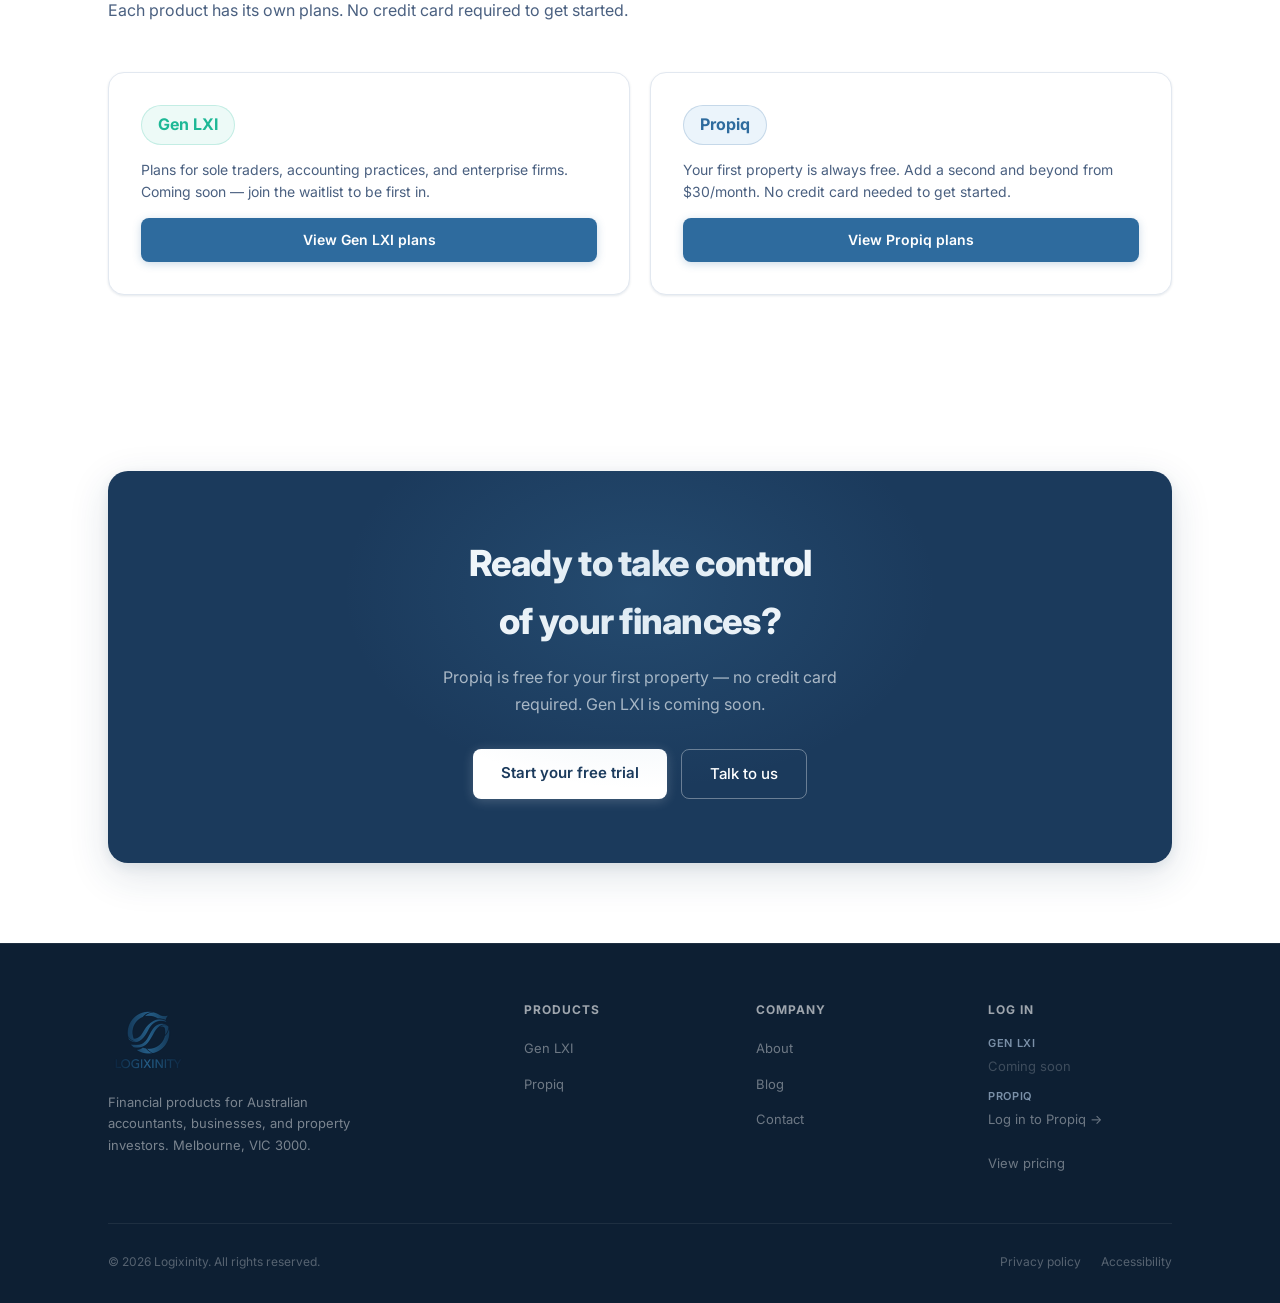
==== commit b431ebd2: "Add Equity Calculator teaser to propiq.html — Investor+ gate with blurred preview and CTA" ====
--- a/index.html
+++ b/index.html
@@ -201,6 +201,7 @@
             <li><span class="feature-check">✓</span> Live chat with your Advisor</li>
             <li><span class="feature-check">✓</span> Free loan repayment calculator</li>
             <li><span class="feature-check">✓</span> Free stamp duty calculator (all states)</li>
+            <li><span class="feature-check">✓</span> Equity calculator with ownership split (Investor+)</li>
           </ul>
           <div class="product-entry-actions">
             <a href="propiq.html" class="btn-primary">Learn more</a>
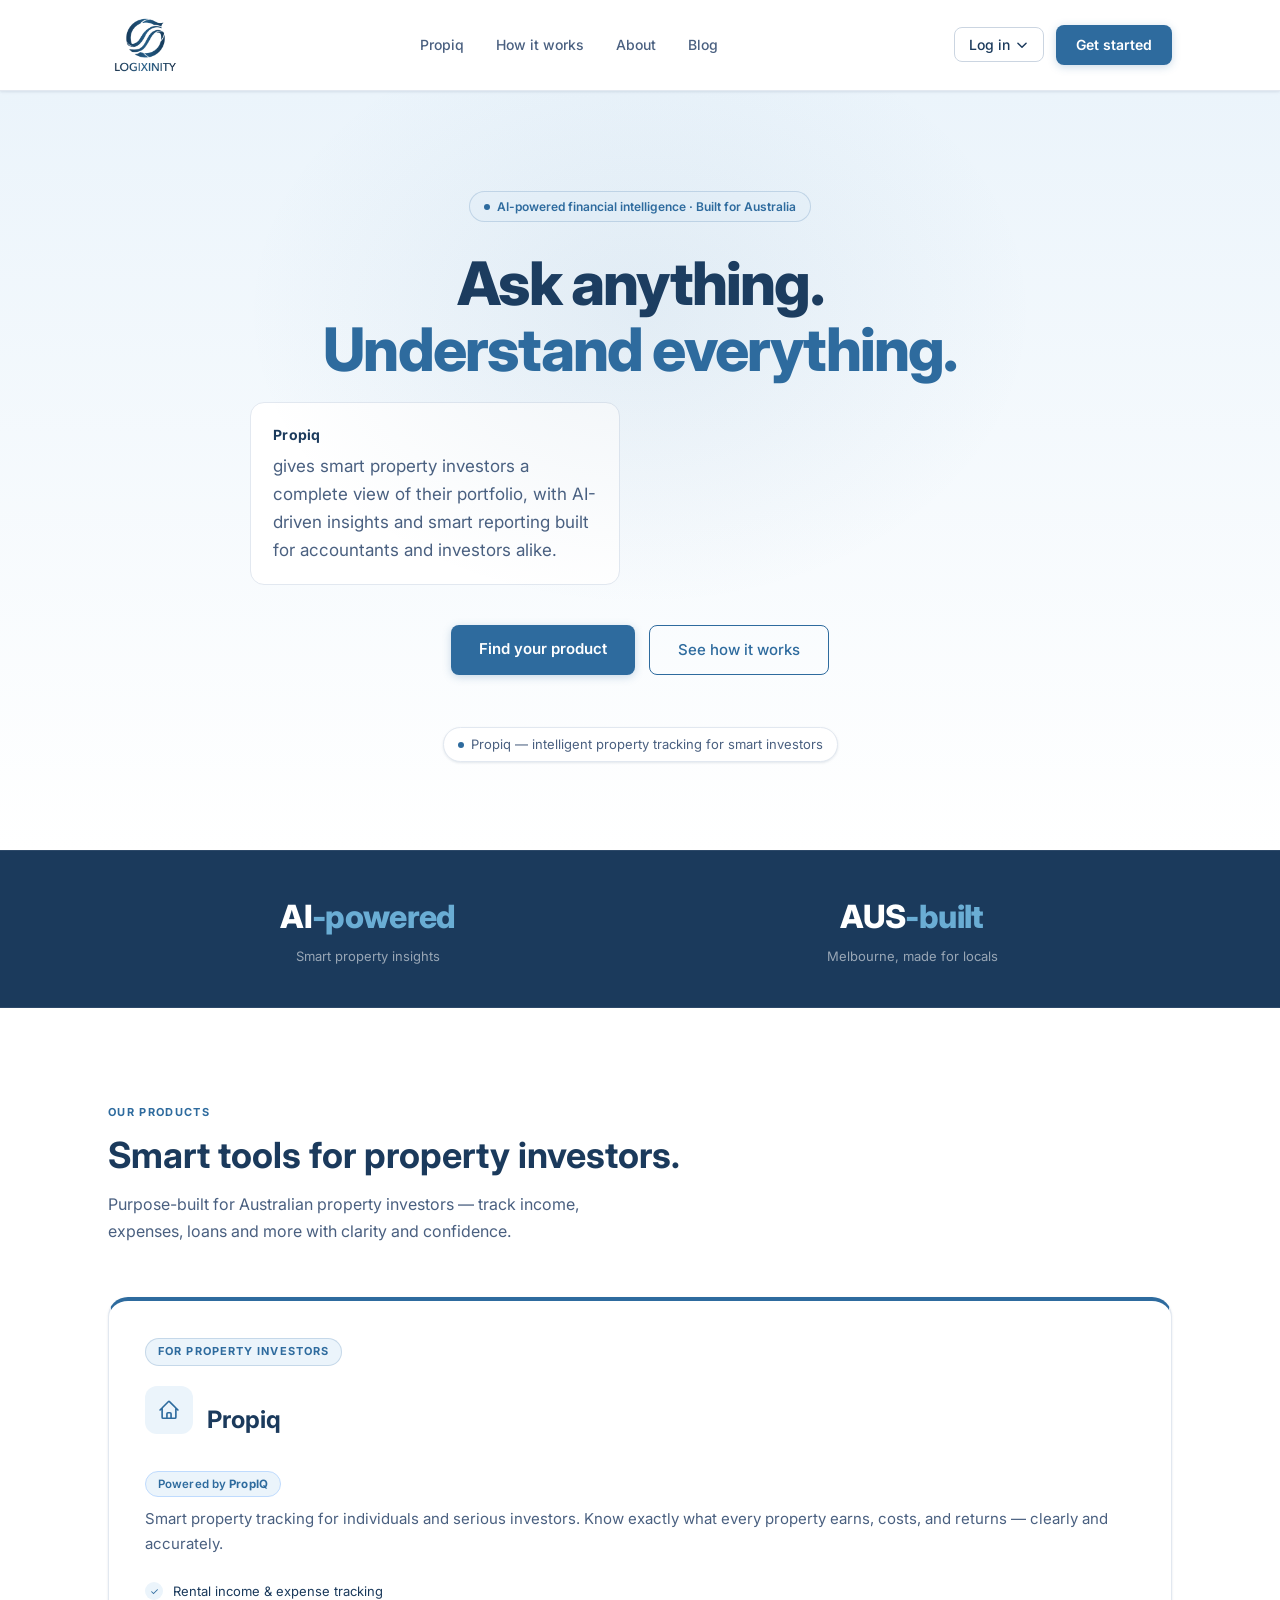
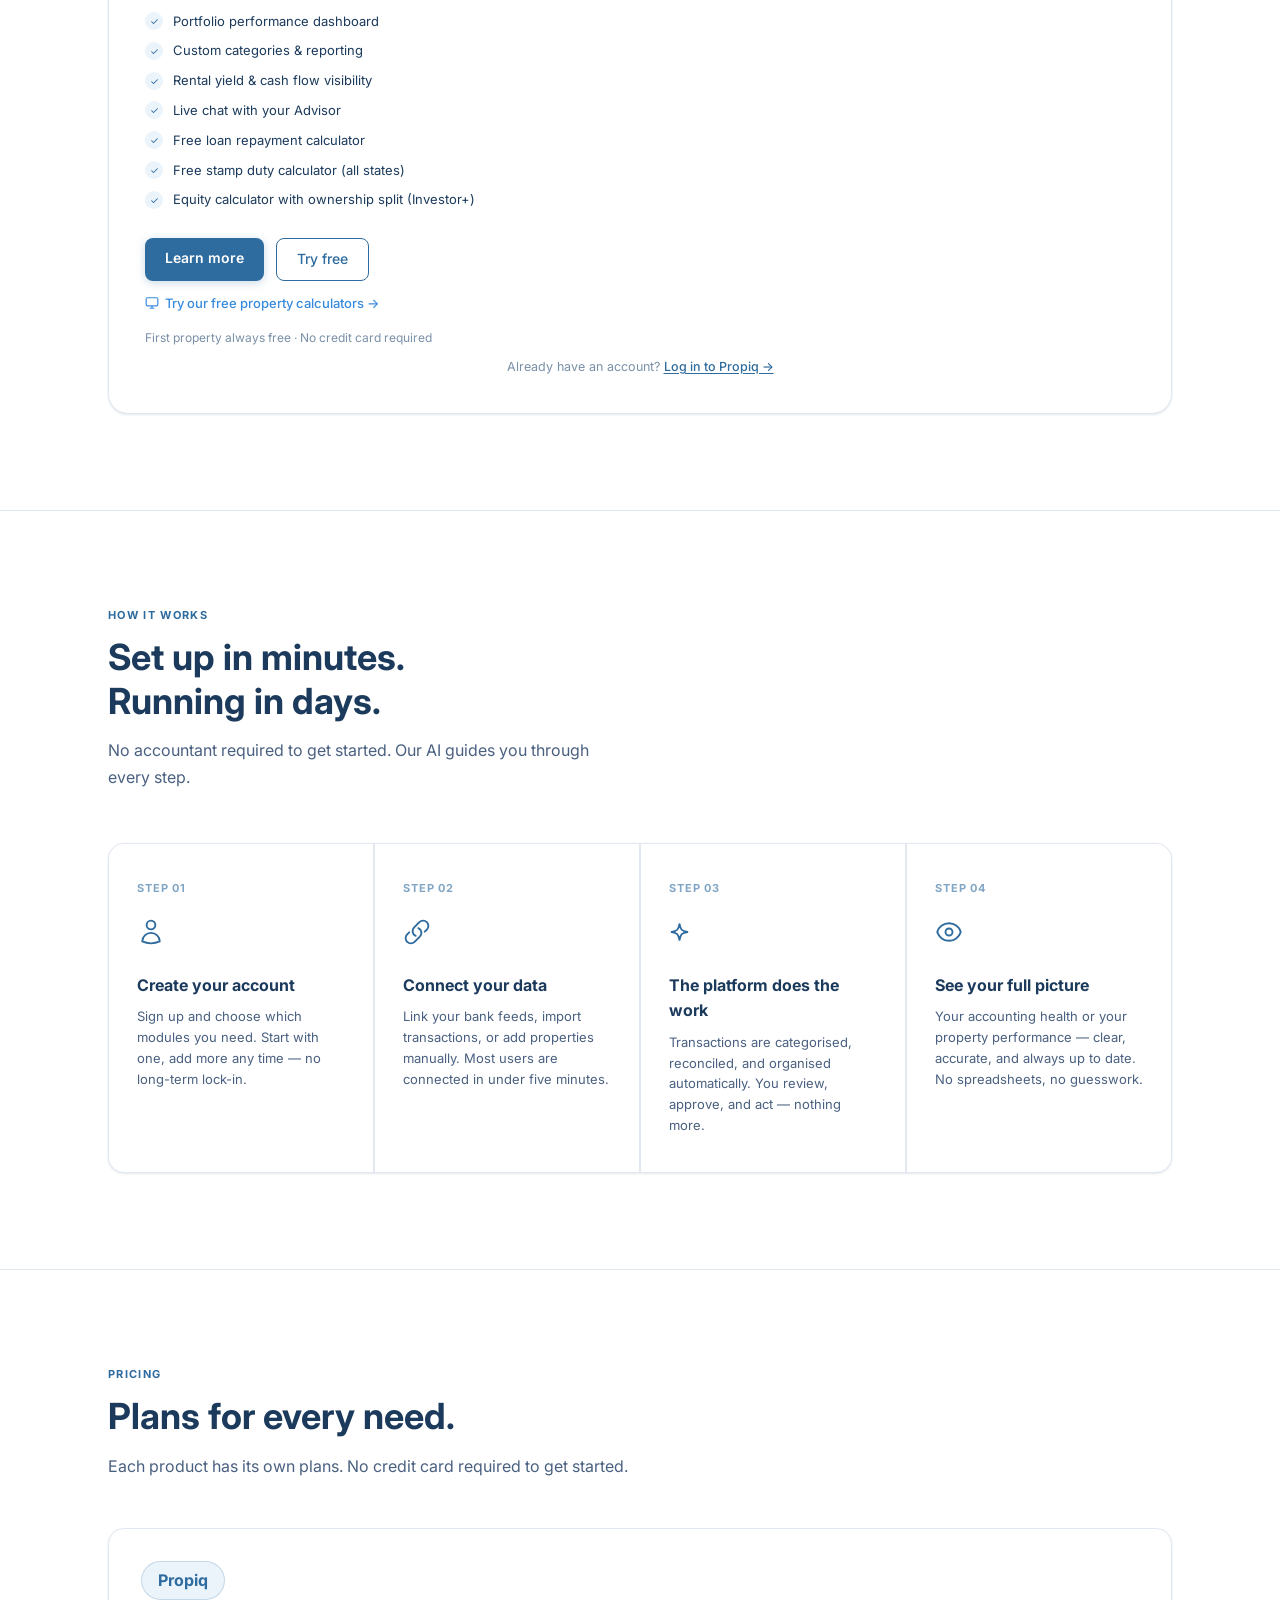
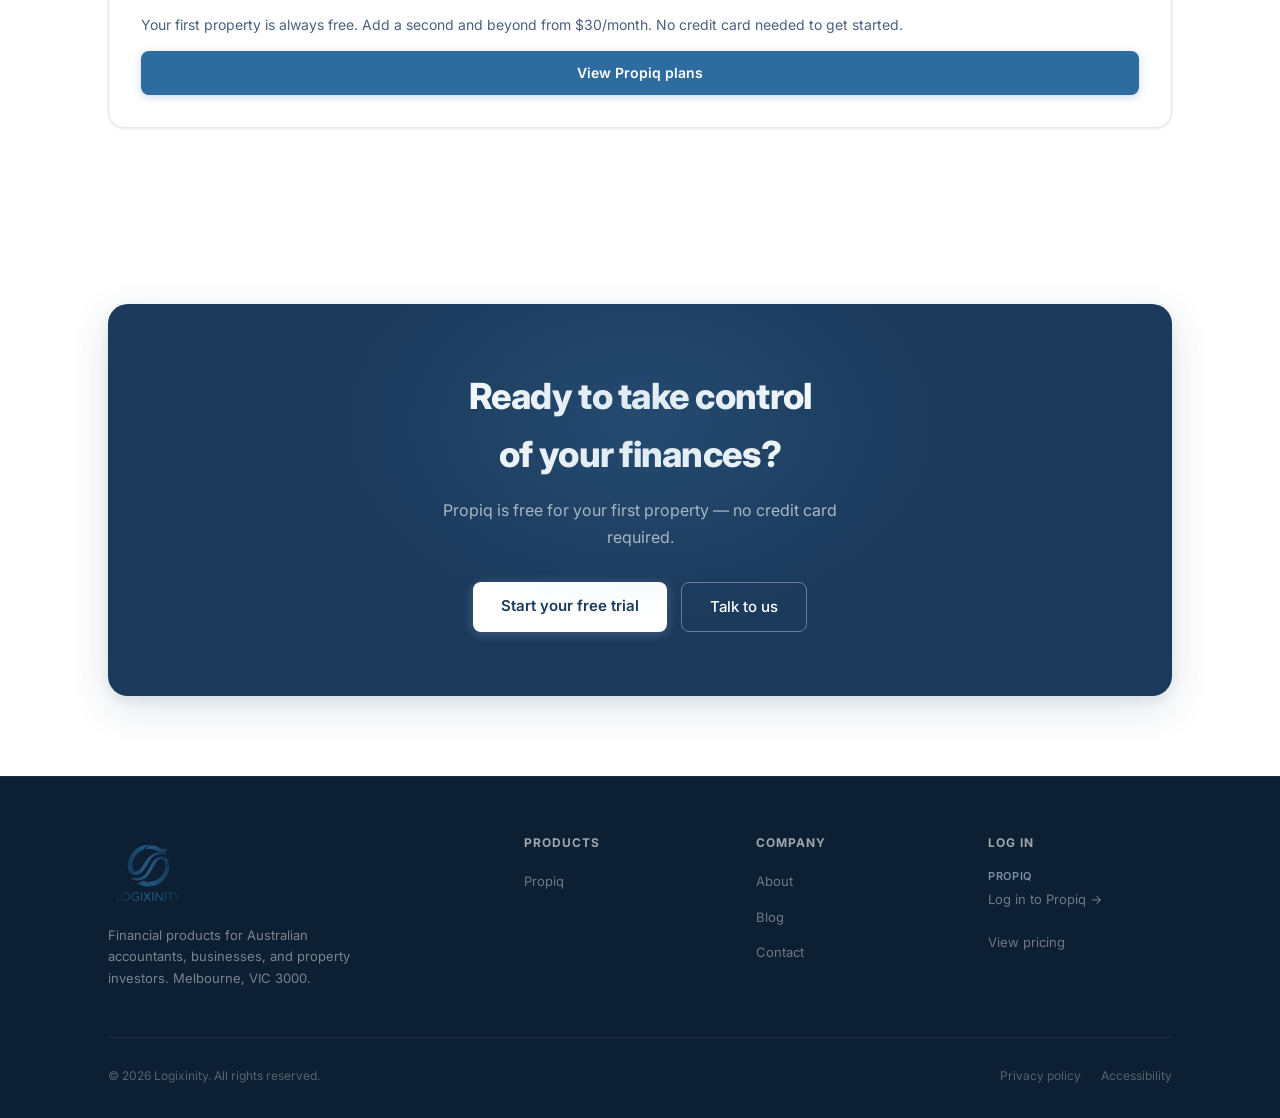
==== commit e9e628de: "hide: Gen LXI sections — Propiq-only launch" ====
--- a/index.html
+++ b/index.html
@@ -3,10 +3,10 @@
 <head>
   <meta charset="UTF-8" />
   <meta name="viewport" content="width=device-width, initial-scale=1.0" />
-  <meta name="description" content="Logixinity — AI-driven financial products for accountants, businesses and property investors in Australia. Meet Gen LXI and Propiq." />
+  <meta name="description" content="Logixinity — AI-driven financial products for property investors in Australia. Meet Propiq, the smart property portfolio tracker." />
   <meta name="robots" content="index, follow" />
   <meta property="og:title" content="Logixinity — Financial Intelligence, Powered by AI" />
-  <meta property="og:description" content="Two AI-powered products built for Australia. Gen LXI for accountants and businesses. Propiq for property investors." />
+  <meta property="og:description" content="AI-powered property portfolio tracking built for Australian investors. Track income, expenses, loans and more with Propiq." />
   <meta property="og:type" content="website" />
   <meta property="og:url" content="https://www.logixinity.com" />
   <title>Logixinity — Financial Intelligence, Powered by AI</title>
@@ -28,7 +28,7 @@
 
       <nav aria-label="Main navigation">
         <ul class="nav-links">
-          <li><a href="gen-lxi.html">Gen LXI</a></li>
+          <li style="display:none"><a href="gen-lxi.html">Gen LXI</a></li>
           <li><a href="propiq.html">Propiq</a></li>
           <li><a href="#how">How it works</a></li>
           <li><a href="#about">About</a></li>
@@ -45,13 +45,13 @@
             </svg>
           </button>
           <div class="login-dropdown" id="loginDropdown" role="menu">
-            <span class="login-option disabled-option" role="menuitem" aria-disabled="true">
+            <span class="login-option disabled-option" role="menuitem" aria-disabled="true" style="display:none">
               <div class="login-option-left">
                 <div class="login-option-name">Gen LXI</div>
                 <div class="login-option-note coming">Coming soon</div>
               </div>
             </span>
-            <a href="https://ramananraj.github.io/Wealth-Management-app/property-tracker.html" class="login-option" role="menuitem">
+            <a href="https://propiq.logixinity.com" class="login-option" role="menuitem">
               <div class="login-option-left">
                 <div class="login-option-name">Propiq</div>
                 <div class="login-option-note">Property tracker</div>
@@ -81,7 +81,7 @@
       </h1>
 
       <div class="hero-sub-split">
-        <p class="hero-sub">
+        <p class="hero-sub" style="display:none">
           <strong>Gen LXI</strong> plugs directly into Xero and gives accountants and businesses instant AI-powered answers across every client — just ask, and get the insights that matter in seconds.
         </p>
         <p class="hero-sub">
@@ -95,7 +95,7 @@
       </div>
 
       <div class="hero-pills">
-        <span class="pill">
+        <span class="pill" style="display:none">
           <span class="pill-dot teal"></span>
           Gen LXI — AI insight engine for accountants &amp; businesses
         </span>
@@ -113,17 +113,17 @@
   <div class="stats-bar">
     <div class="container">
       <div class="stats-grid">
-        <div class="stat-item">
+        <div class="stat-item" style="display:none">
           <div class="num"><span>30</span>-day</div>
           <div class="lbl">Free trial on Gen LXI</div>
         </div>
-        <div class="stat-item">
+        <div class="stat-item" style="display:none">
           <div class="num"><span>2</span> products</div>
           <div class="lbl">Purpose-built, separate plans</div>
         </div>
         <div class="stat-item">
           <div class="num">AI<span>-powered</span></div>
-          <div class="lbl">Gen LXI · more coming soon</div>
+          <div class="lbl">Smart property insights</div>
         </div>
         <div class="stat-item">
           <div class="num">AUS<span>-built</span></div>
@@ -139,16 +139,15 @@
   <section class="section" id="products">
     <div class="container">
       <div class="section-label">Our products</div>
-      <h2 class="section-title">Two products. One brand.</h2>
+      <h2 class="section-title">Smart tools for property investors.</h2>
       <p class="section-sub">
-        Purpose-built for two different audiences — each with its own features,
-        its own pricing, and its own focus.
+        Purpose-built for Australian property investors — track income, expenses, loans and more with clarity and confidence.
       </p>
 
       <div class="product-entry-grid">
 
         <!-- Gen LXI -->
-        <div class="product-entry-card teal-card">
+        <div class="product-entry-card teal-card" style="display:none">
           <div class="product-entry-audience">For accountants &amp; businesses</div>
           <div class="product-entry-header">
             <div class="product-icon teal">
@@ -205,20 +204,20 @@
           </ul>
           <div class="product-entry-actions">
             <a href="propiq.html" class="btn-primary">Learn more</a>
-            <a href="https://ramananraj.github.io/Wealth-Management-app/property-tracker.html" class="btn-outline">Try free</a>
+            <a href="https://propiq.logixinity.com" class="btn-outline">Try free</a>
           </div>
           <a href="propiq.html#tools" style="display:inline-flex;align-items:center;gap:6px;margin-top:12px;font-size:13px;font-weight:500;color:#378ADD;text-decoration:none;">
             <svg width="14" height="14" fill="none" viewBox="0 0 24 24" stroke="currentColor" stroke-width="2" aria-hidden="true"><rect x="2" y="3" width="20" height="14" rx="2"/><path d="M8 21h8M12 17v4"/></svg>
             Try our free property calculators →
           </a>
           <p class="product-trial-note">First property always free · No credit card required</p>
-          <p class="product-login-link">Already have an account? <a href="https://ramananraj.github.io/Wealth-Management-app/property-tracker.html">Log in to Propiq →</a></p>
+          <p class="product-login-link">Already have an account? <a href="https://propiq.logixinity.com">Log in to Propiq →</a></p>
         </div>
 
       </div>
 
       <!-- Business owner who also holds property -->
-      <div class="both-note">
+      <div class="both-note" style="display:none">
         <span class="both-note-icon">💡</span>
         <p>Own a business <em>and</em> investment properties? Both products are independent — subscribe to each separately and get the full picture.</p>
       </div>
@@ -303,7 +302,7 @@
 
       <div class="pricing-router-grid">
 
-        <div class="pricing-router-card">
+        <div class="pricing-router-card" style="display:none">
           <div class="pricing-router-label teal-label">Gen LXI</div>
           <p class="pricing-router-desc">Plans for sole traders, accounting practices, and enterprise firms. Coming soon — join the waitlist to be first in.</p>
           <a href="gen-lxi.html#pricing" class="btn-primary pricing-router-btn">View Gen LXI plans</a>
@@ -327,10 +326,9 @@
       <h2>Ready to take control<br />of your finances?</h2>
       <p>
         Propiq is free for your first property — no credit card required.
-        Gen LXI is coming soon.
       </p>
       <div class="cta-btns">
-        <a href="https://ramananraj.github.io/Wealth-Management-app/property-tracker.html" class="btn-primary" style="font-size:15px; padding:12px 28px;">Start your free trial</a>
+        <a href="https://propiq.logixinity.com" class="btn-primary" style="font-size:15px; padding:12px 28px;">Start your free trial</a>
         <a href="mailto:support@logixinity.com" class="btn-outline" style="font-size:15px; padding:12px 28px;">Talk to us</a>
       </div>
     </div>
@@ -354,7 +352,7 @@
         <div class="footer-col">
           <h4>Products</h4>
           <ul>
-            <li><a href="gen-lxi.html">Gen LXI</a></li>
+            <li style="display:none"><a href="gen-lxi.html">Gen LXI</a></li>
             <li><a href="propiq.html">Propiq</a></li>
           </ul>
         </div>
@@ -371,13 +369,13 @@
         <div class="footer-col">
           <h4>Log in</h4>
           <ul>
-            <li>
+            <li style="display:none">
               <div class="footer-account-product">Gen LXI</div>
               <a href="#" style="opacity:0.5;pointer-events:none;">Coming soon</a>
             </li>
             <li>
               <div class="footer-account-product">Propiq</div>
-              <a href="https://ramananraj.github.io/Wealth-Management-app/property-tracker.html">Log in to Propiq →</a>
+              <a href="https://propiq.logixinity.com">Log in to Propiq →</a>
             </li>
             <li style="margin-top:8px;"><a href="#pricing">View pricing</a></li>
           </ul>
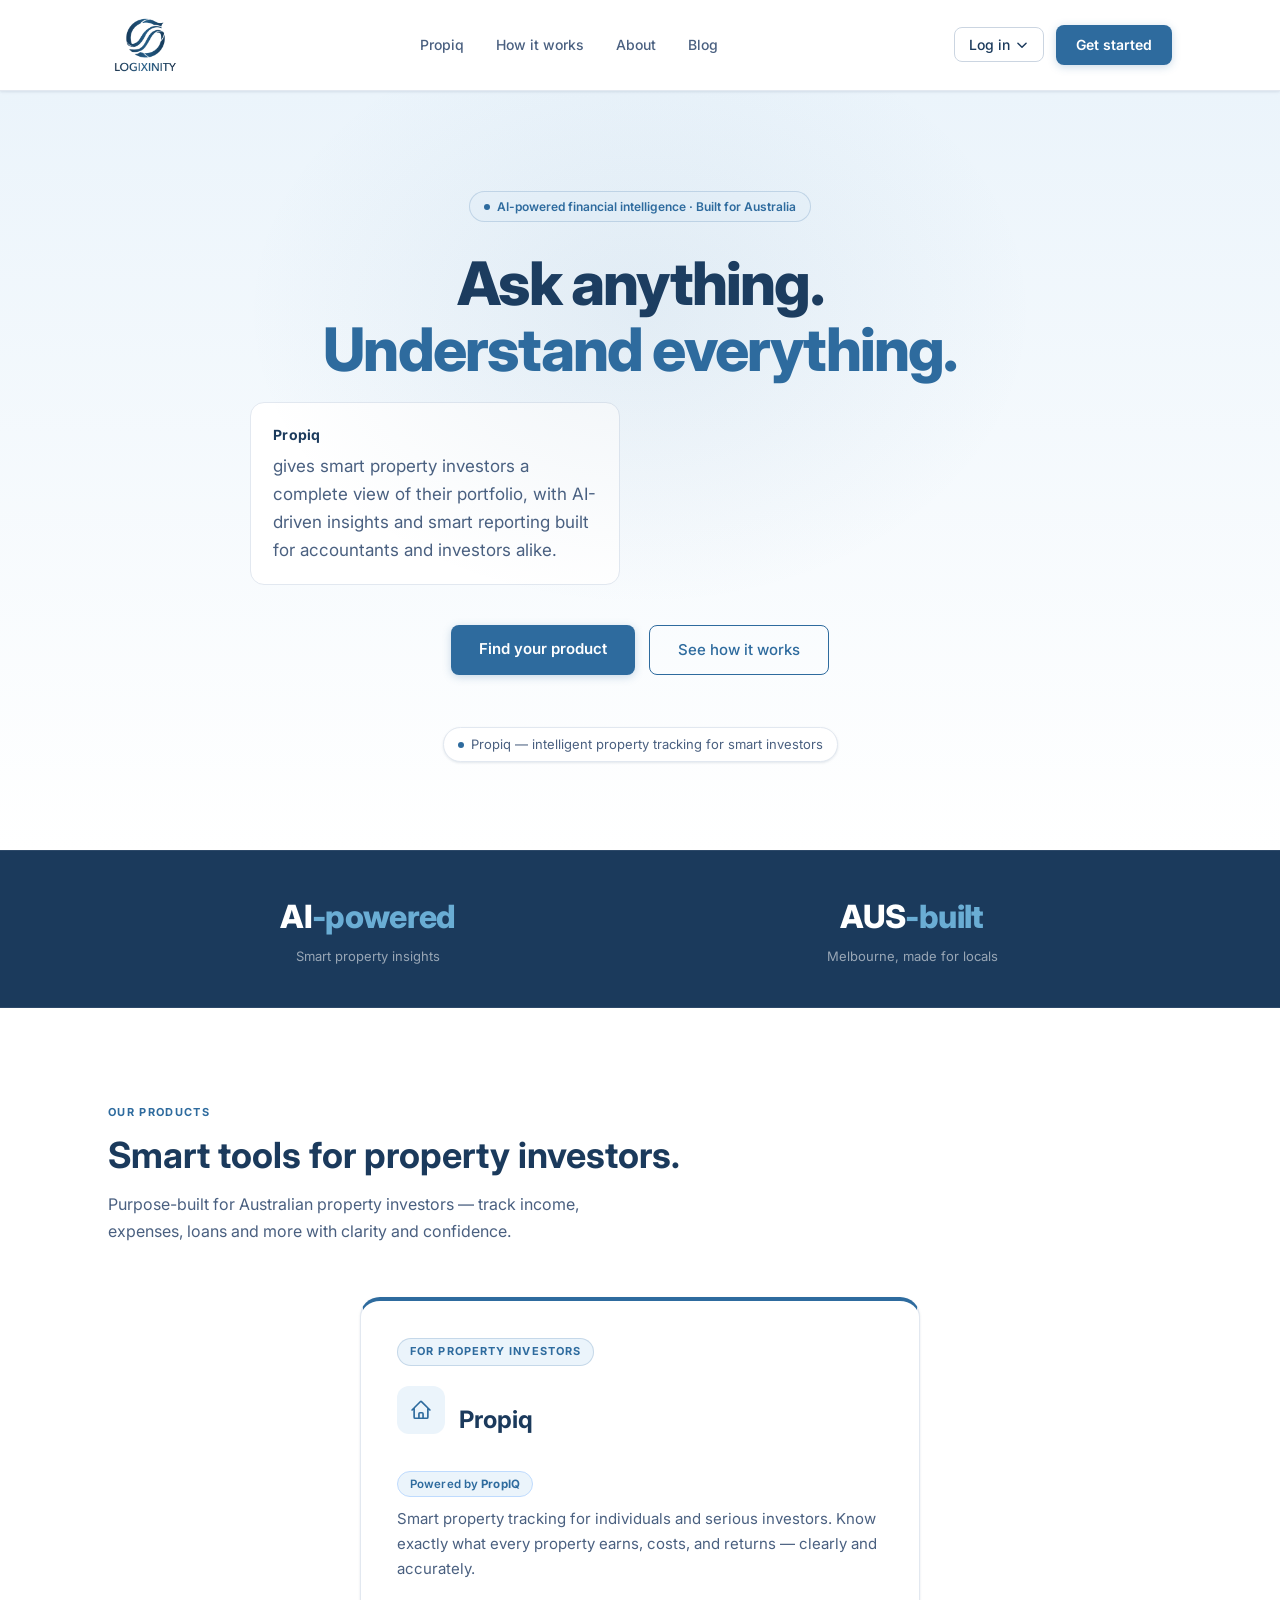
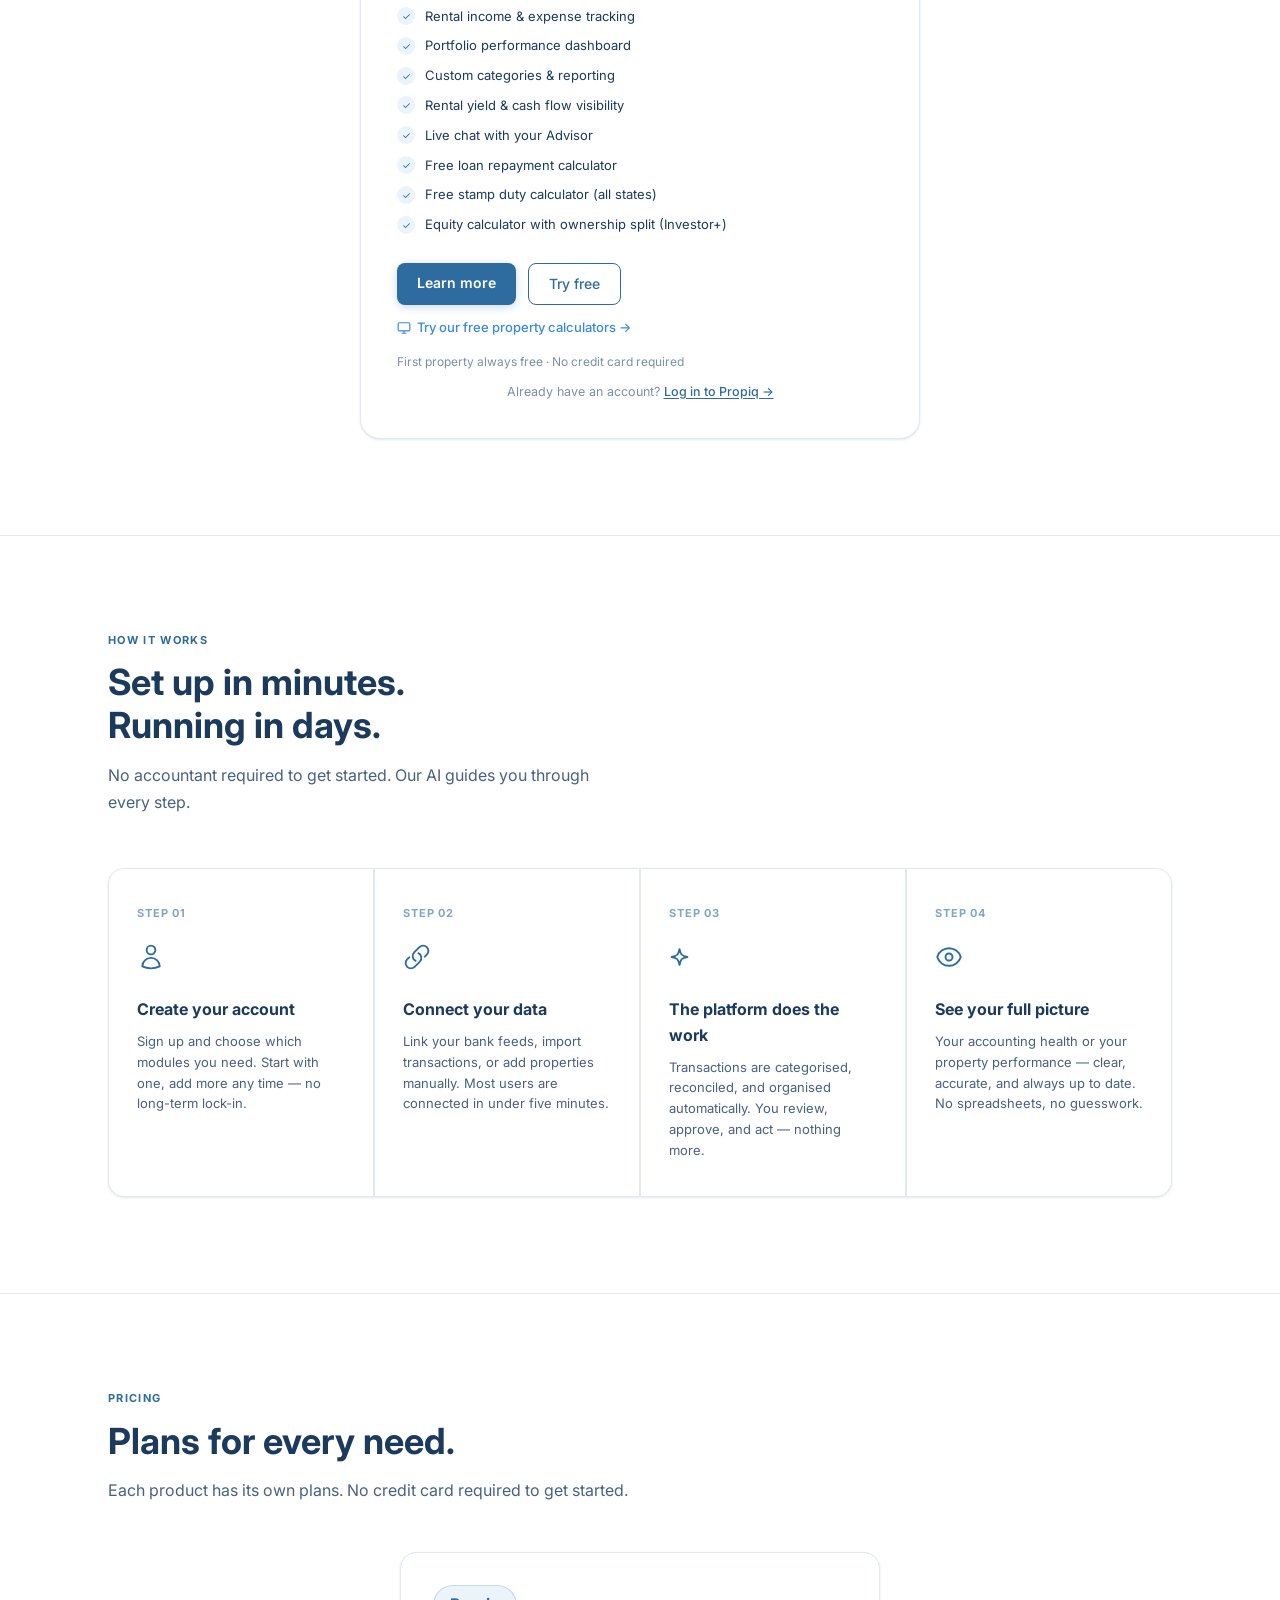
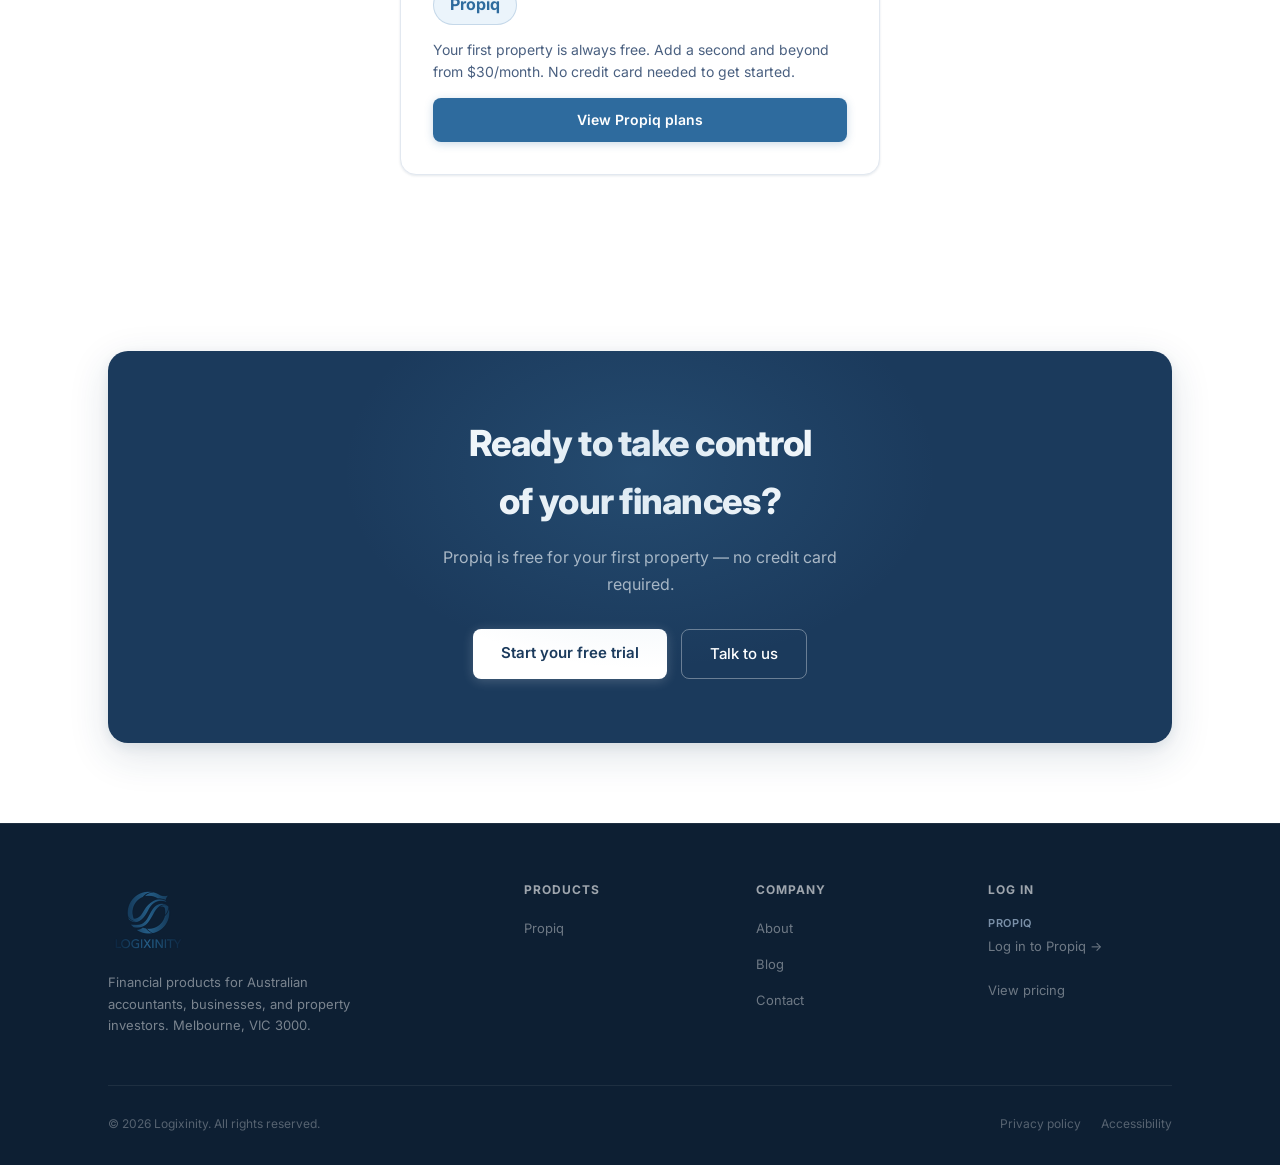
==== commit a7ae40e2: "fix: centre product card, hide Gen LXI on propiq page, fix Try free links, align hero features" ====
--- a/index.html
+++ b/index.html
@@ -144,7 +144,7 @@
         Purpose-built for Australian property investors — track income, expenses, loans and more with clarity and confidence.
       </p>
 
-      <div class="product-entry-grid">
+      <div class="product-entry-grid" style="max-width:560px; margin-left:auto; margin-right:auto;">
 
         <!-- Gen LXI -->
         <div class="product-entry-card teal-card" style="display:none">
@@ -300,7 +300,7 @@
         Each product has its own plans. No credit card required to get started.
       </p>
 
-      <div class="pricing-router-grid">
+      <div class="pricing-router-grid" style="max-width:480px; margin-left:auto; margin-right:auto;">
 
         <div class="pricing-router-card" style="display:none">
           <div class="pricing-router-label teal-label">Gen LXI</div>
--- a/css/styles.css
+++ b/css/styles.css
@@ -1124,11 +1124,17 @@
 
 @media (max-width: 768px) {
   .hero h1 { font-size: 38px; }
+  .hero { padding: 60px 0 52px; }
+  .section { padding: 60px 0; }
   .section-title { font-size: 28px; }
+
+  /* Nav */
+  .nav-inner { height: 68px; position: relative; }
+  .nav-actions { display: none; }
   .nav-links {
     display: none;
     position: absolute;
-    top: 64px;
+    top: 68px;
     left: 0;
     right: 0;
     background: var(--white);
@@ -1137,20 +1143,44 @@
     padding: 16px 28px 24px;
     gap: 4px;
     box-shadow: var(--shadow-md);
+    z-index: 99;
   }
   .nav-links.mobile-open { display: flex; }
   .nav-links li { width: 100%; }
   .nav-links a { display: block; padding: 10px 0; font-size: 16px; }
   .nav-hamburger { display: flex; }
-  .footer-top { grid-template-columns: 1fr 1fr; }
+
+  /* Stats */
+  .stats-grid { grid-template-columns: repeat(2, 1fr); gap: 16px; }
+  .stat-item .num { font-size: 24px; }
+
+  /* Products */
+  .product-entry-grid { grid-template-columns: 1fr; margin-top: 32px; }
+  .product-entry-card { padding: 24px; }
+
+  /* How it works */
+  .how-grid { grid-template-columns: 1fr; }
+
+  /* Pricing */
+  .pricing-router-grid { grid-template-columns: 1fr; }
+
+  /* Footer */
+  .footer-top { grid-template-columns: 1fr 1fr; gap: 32px; }
   .cta-banner { padding: 40px 24px; }
   .cta-banner h2 { font-size: 26px; }
 }
 
 @media (max-width: 480px) {
   .hero h1 { font-size: 30px; }
-  .footer-top { grid-template-columns: 1fr; }
+  .hero { padding: 48px 0 40px; }
+  .section { padding: 48px 0; }
+  .stats-grid { grid-template-columns: 1fr; }
+  .footer-top { grid-template-columns: 1fr; gap: 24px; }
   .container { padding: 0 18px; }
+  .cta-banner { padding: 32px 18px; margin: 48px 0; }
+  .cta-banner h2 { font-size: 22px; }
+  .product-entry-card { padding: 20px; }
+  .nav-inner { height: 60px; }
 }
 
 /* ============================================================
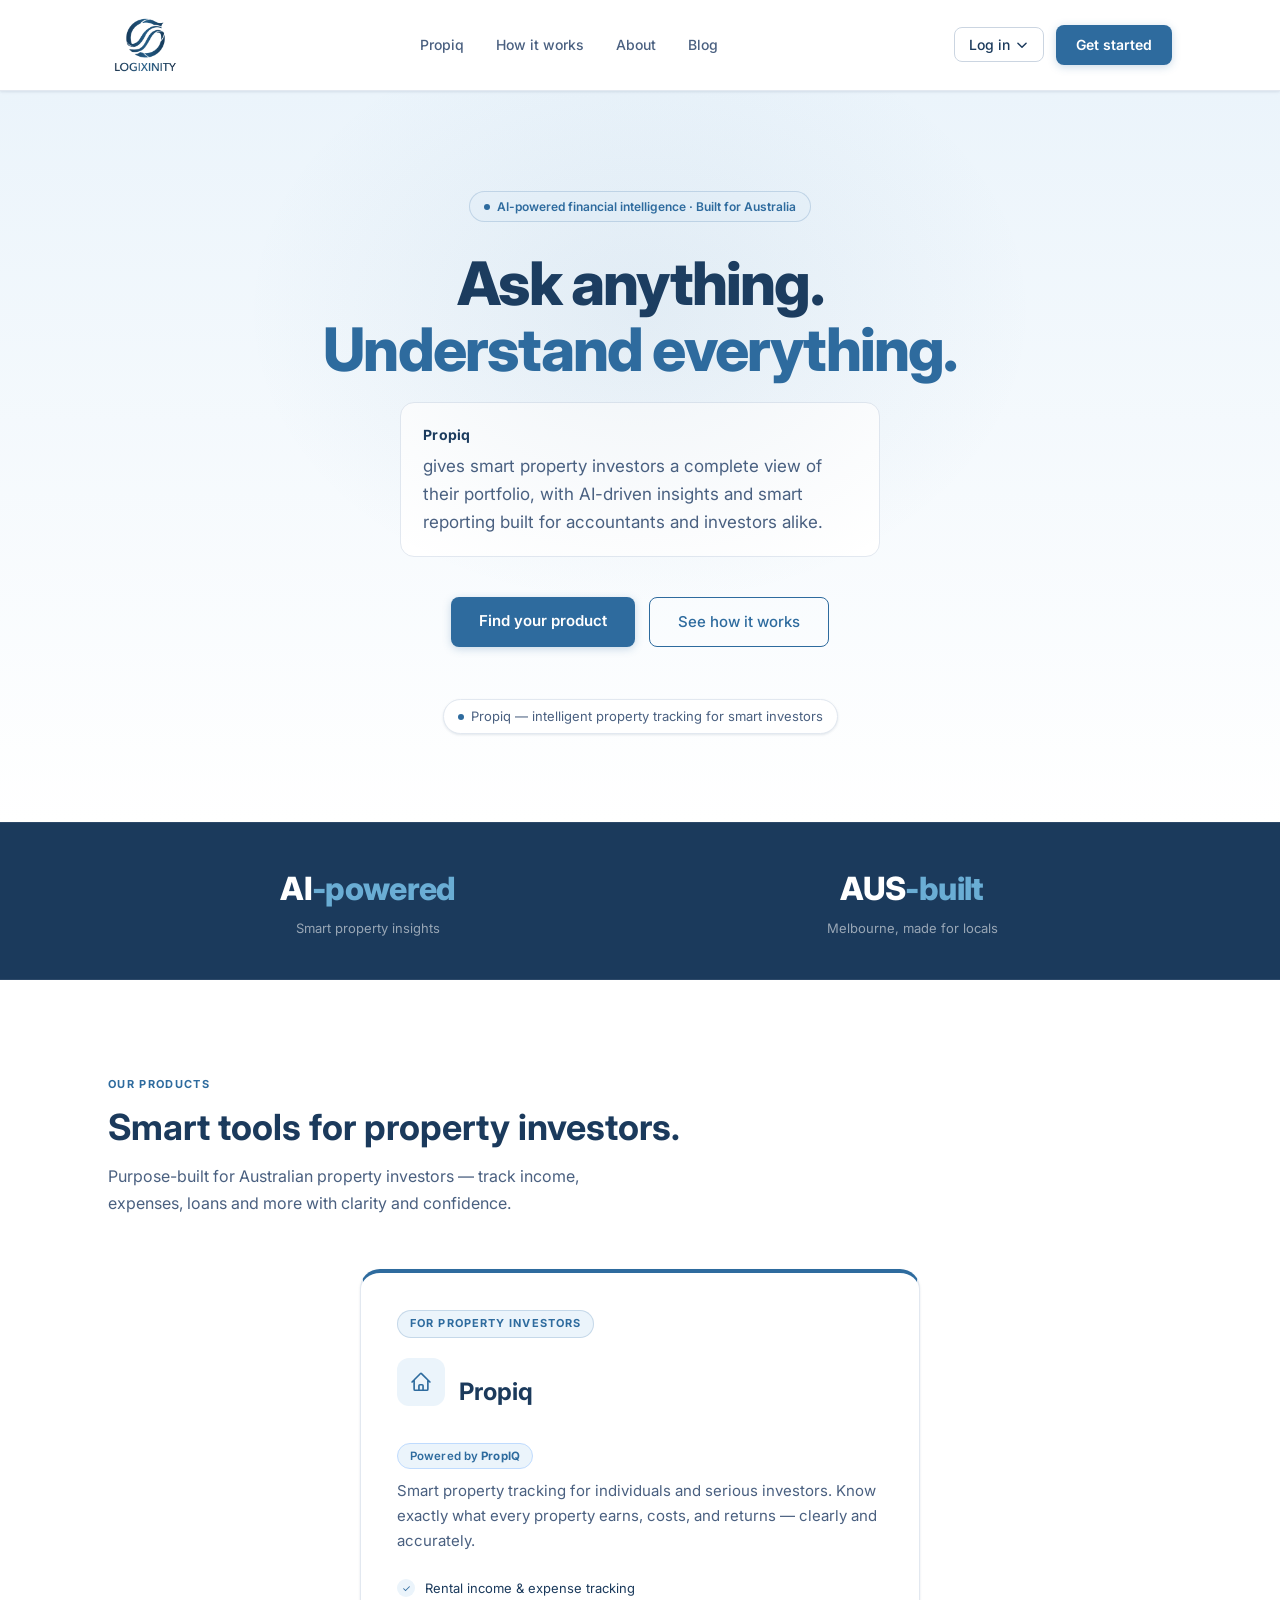
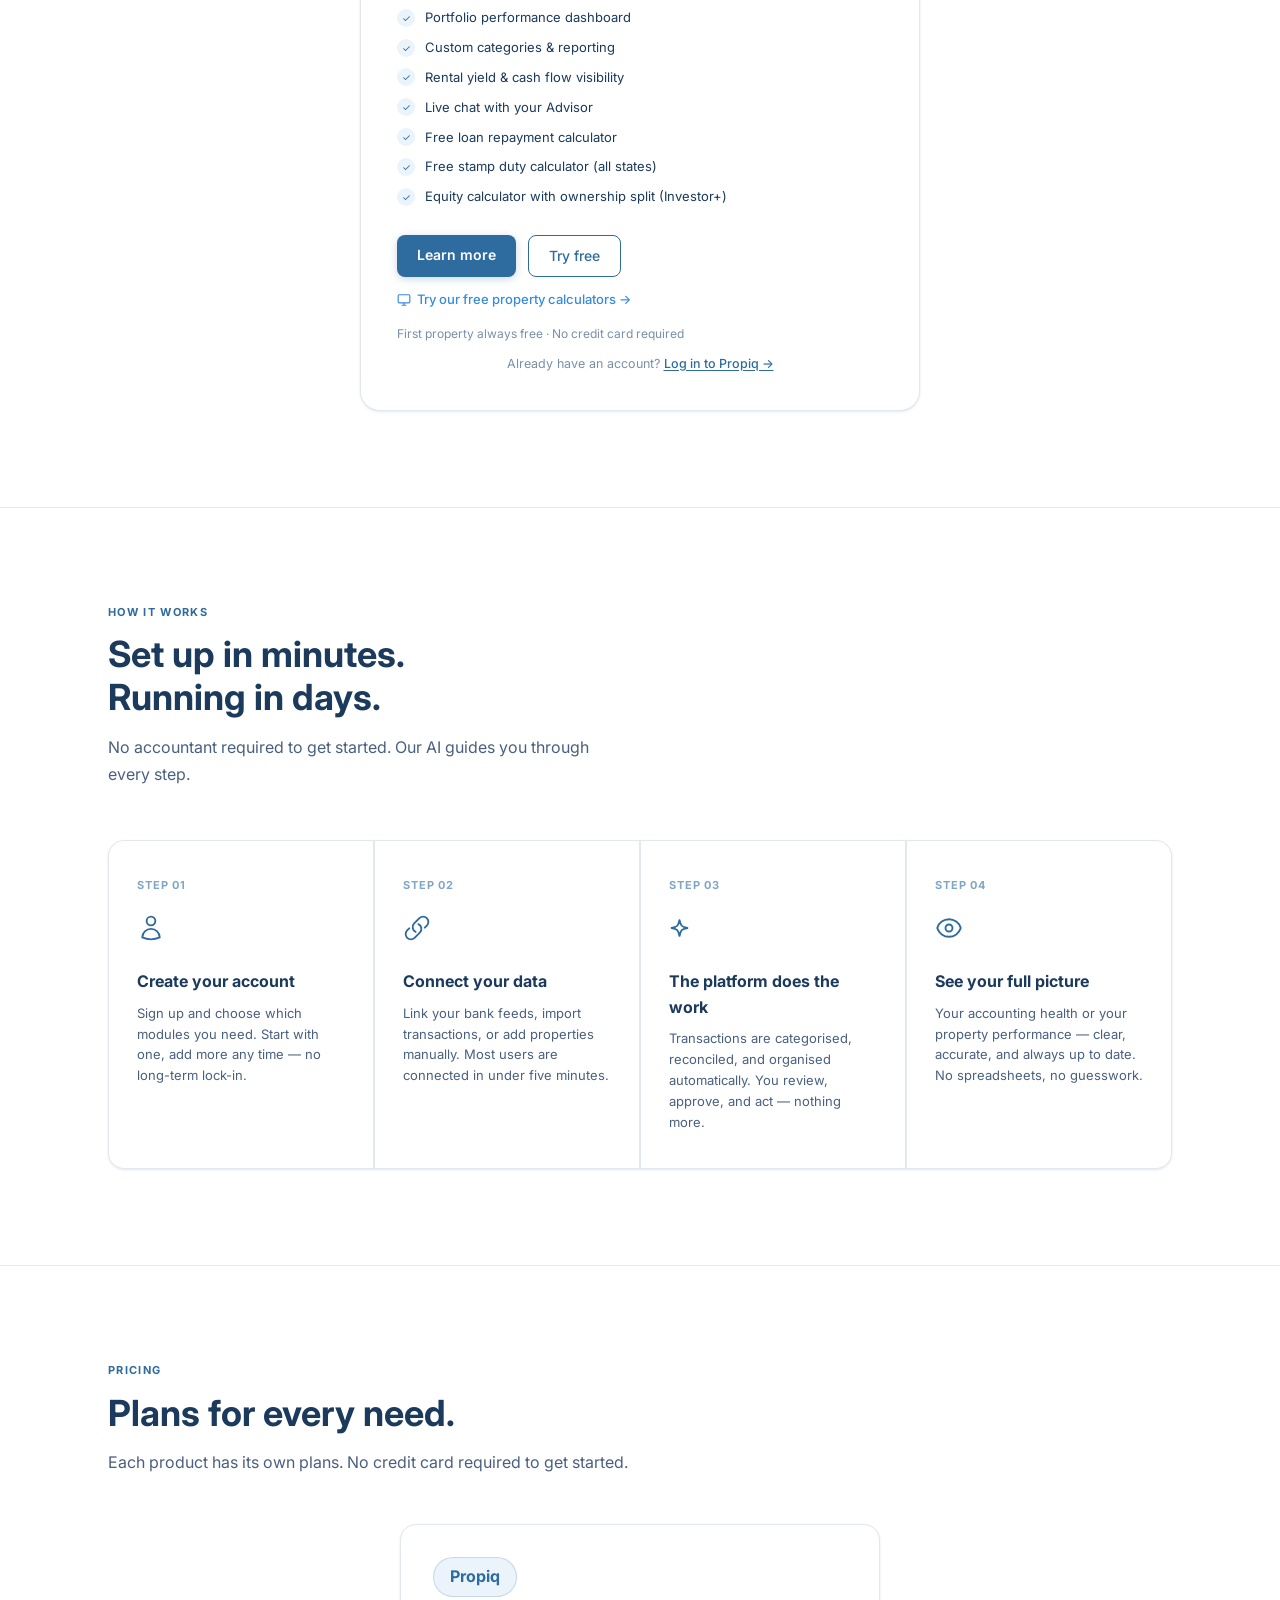
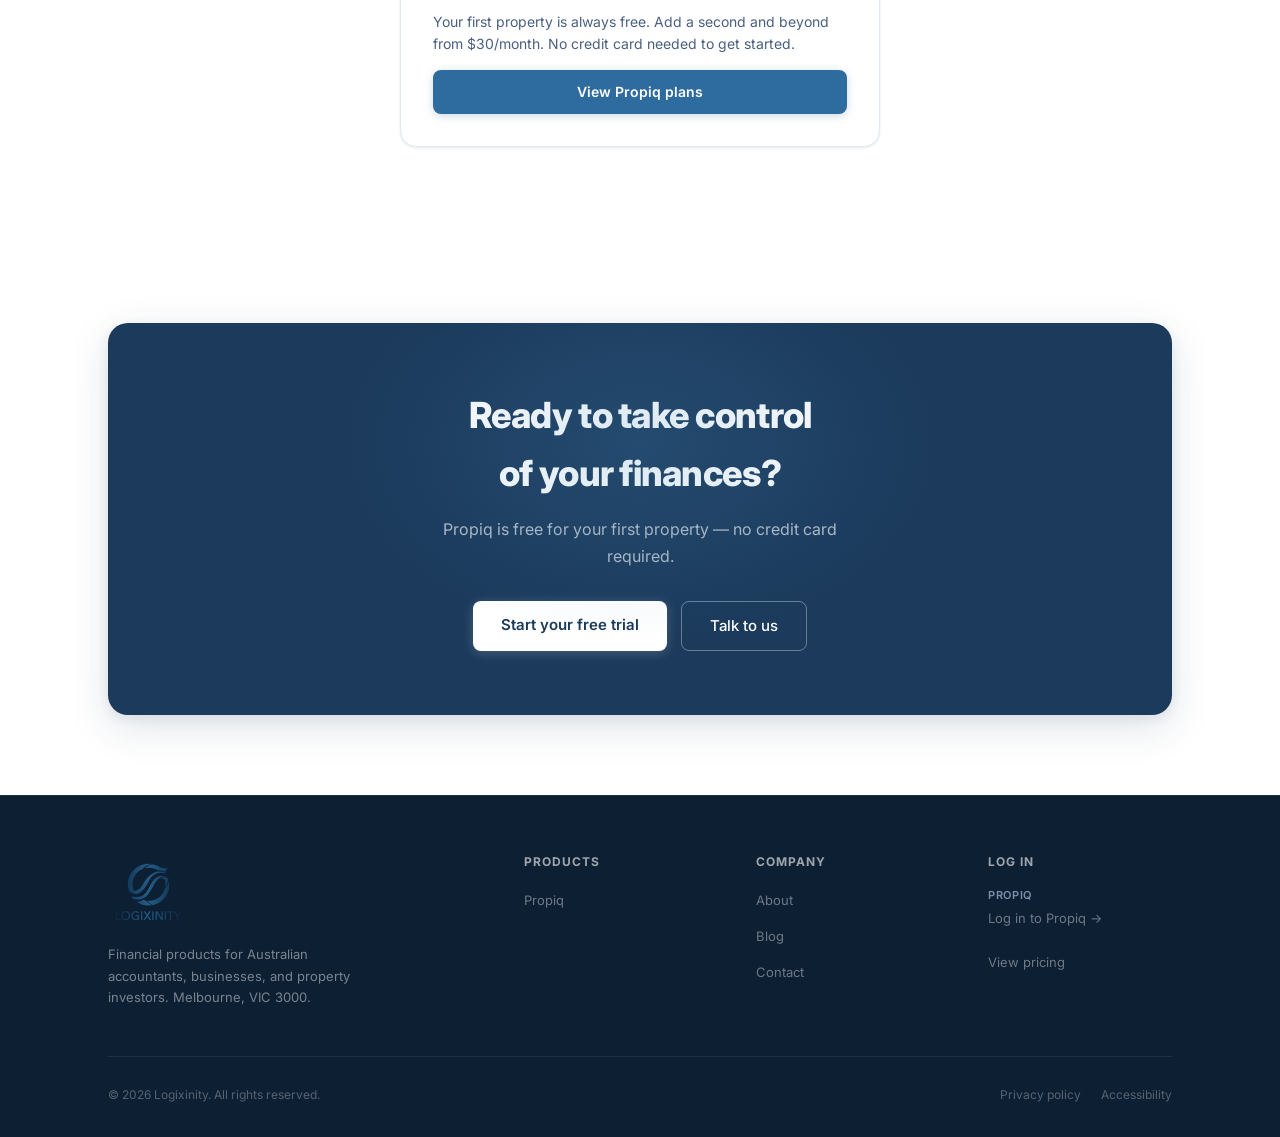
==== commit 957a69a2: "fix: centre single product card and hero sub on homepage" ====
--- a/index.html
+++ b/index.html
@@ -80,7 +80,7 @@
         <em>Understand everything.</em>
       </h1>
 
-      <div class="hero-sub-split">
+      <div class="hero-sub-split" style="grid-template-columns:1fr; max-width:480px;">
         <p class="hero-sub" style="display:none">
           <strong>Gen LXI</strong> plugs directly into Xero and gives accountants and businesses instant AI-powered answers across every client — just ask, and get the insights that matter in seconds.
         </p>
@@ -144,7 +144,7 @@
         Purpose-built for Australian property investors — track income, expenses, loans and more with clarity and confidence.
       </p>
 
-      <div class="product-entry-grid" style="max-width:560px; margin-left:auto; margin-right:auto;">
+      <div class="product-entry-grid" style="max-width:560px; margin-left:auto; margin-right:auto; grid-template-columns:1fr;">
 
         <!-- Gen LXI -->
         <div class="product-entry-card teal-card" style="display:none">
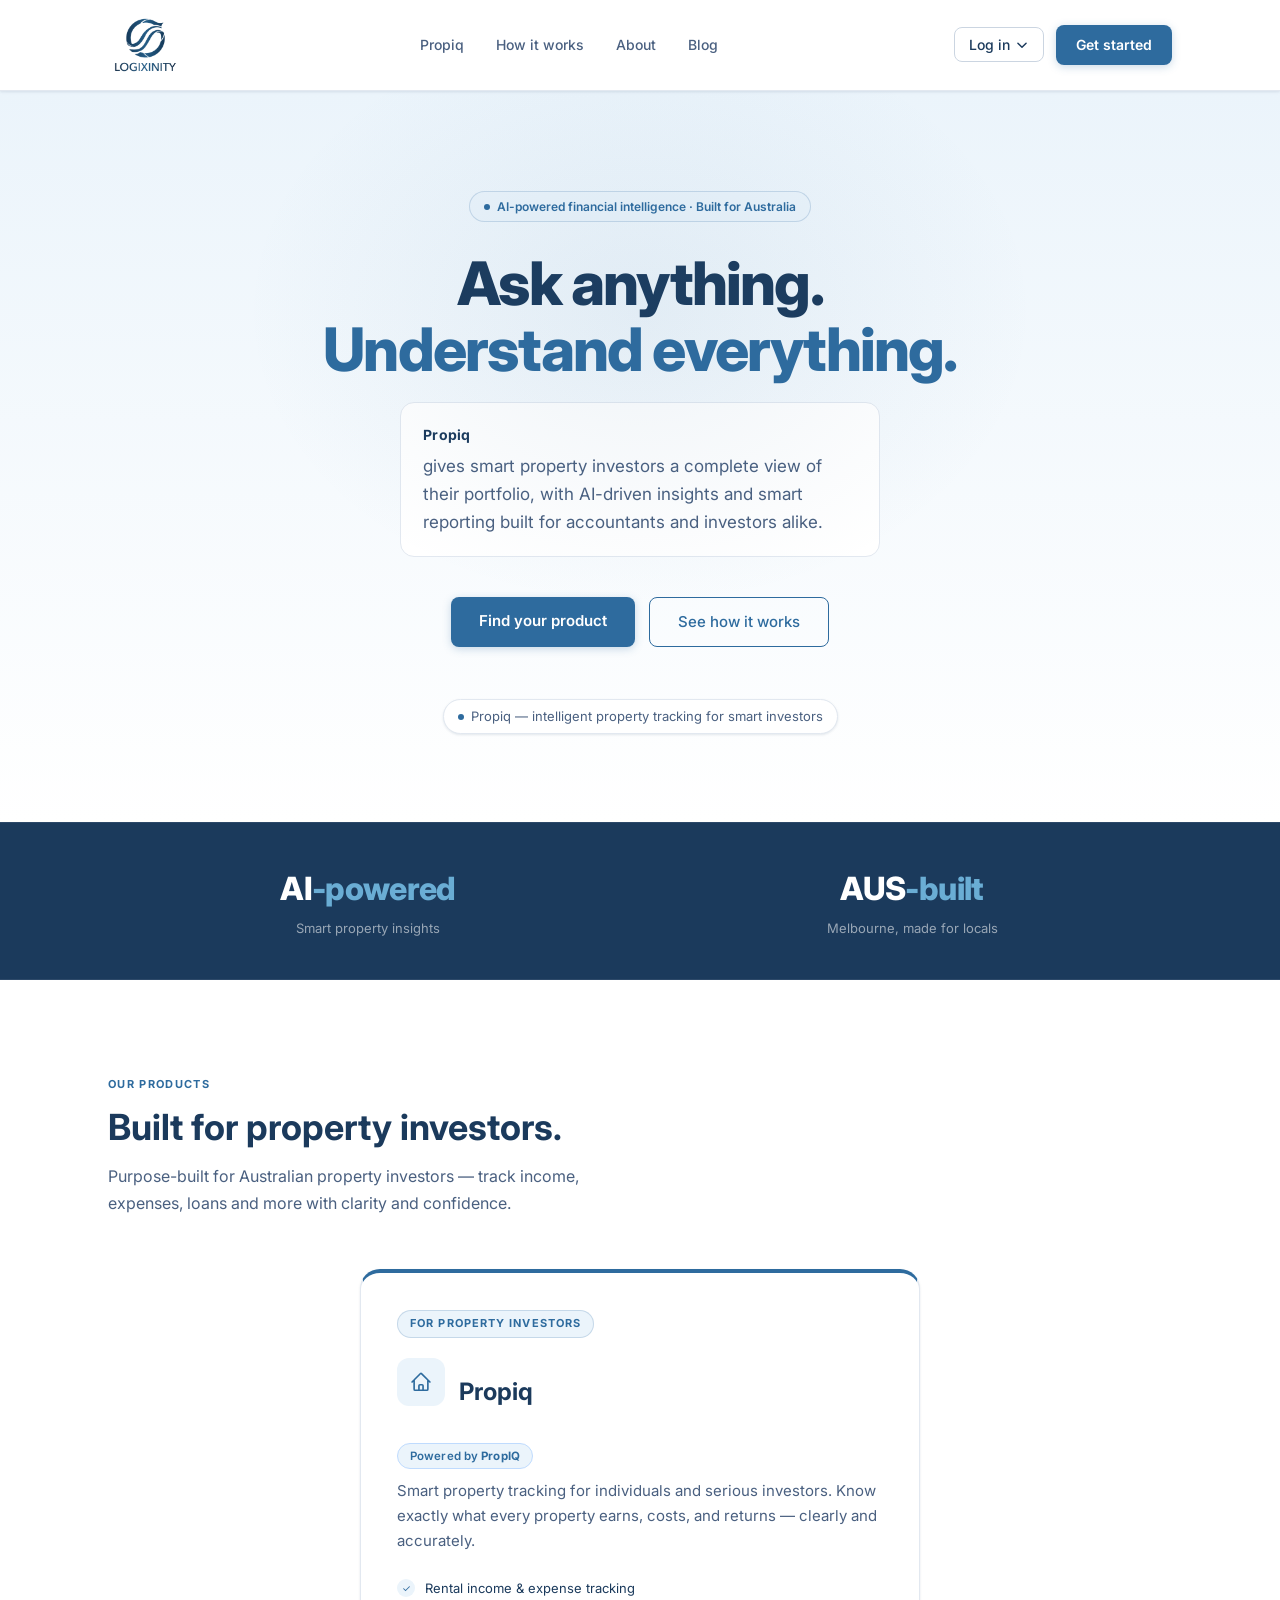
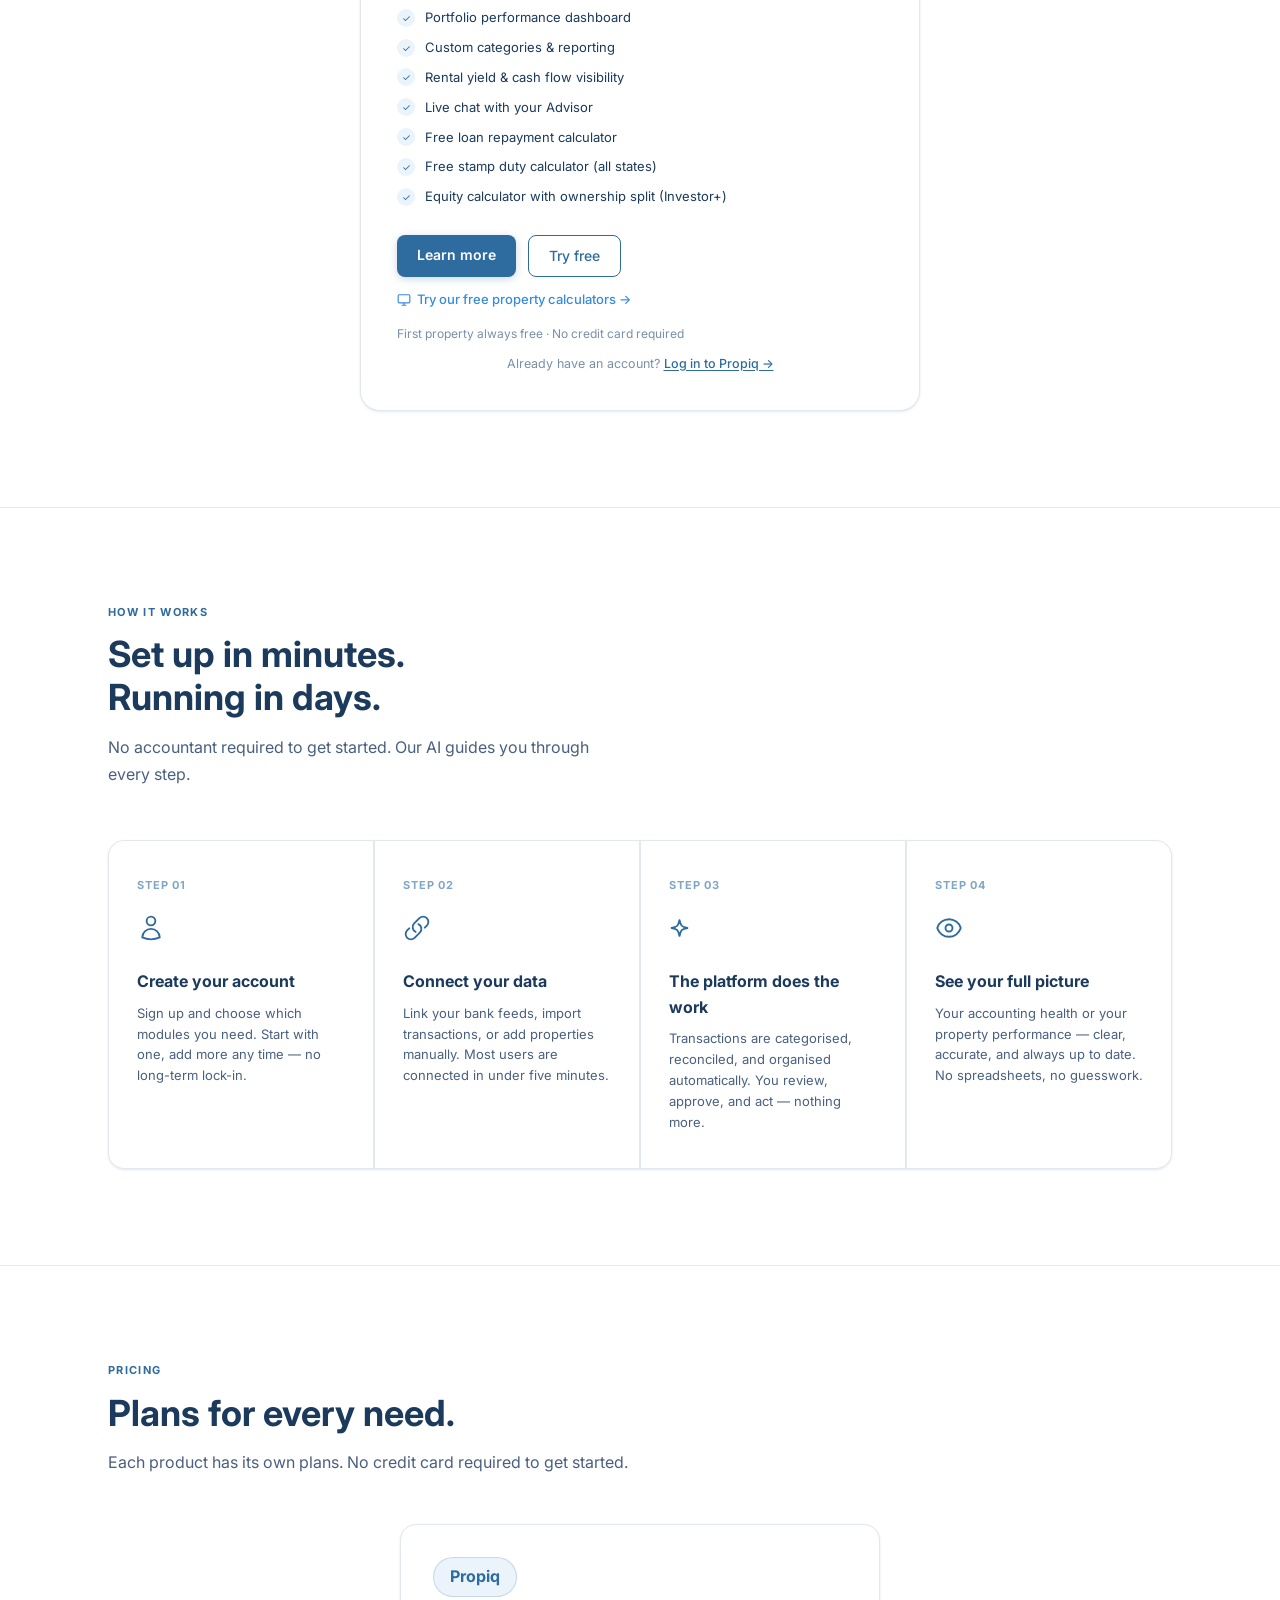
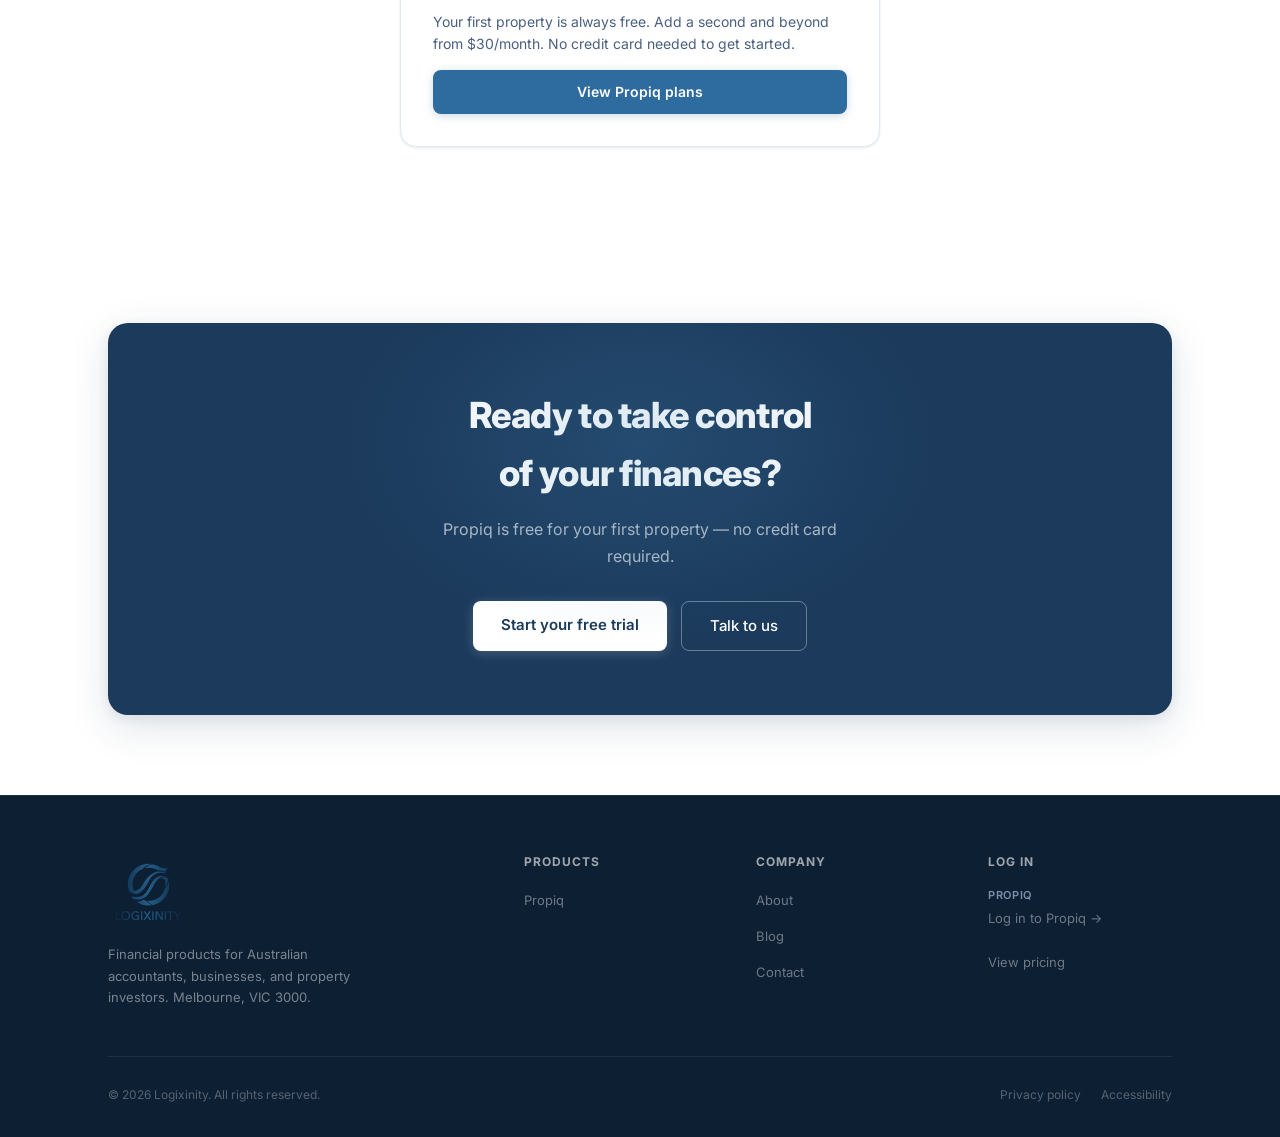
==== commit c3cb9837: "fix: centre hero card properly with direct inline style" ====
--- a/index.html
+++ b/index.html
@@ -80,12 +80,11 @@
         <em>Understand everything.</em>
       </h1>
 
-      <div class="hero-sub-split" style="grid-template-columns:1fr; max-width:480px;">
-        <p class="hero-sub" style="display:none">
-          <strong>Gen LXI</strong> plugs directly into Xero and gives accountants and businesses instant AI-powered answers across every client — just ask, and get the insights that matter in seconds.
-        </p>
-        <p class="hero-sub">
-          <strong>Propiq</strong> gives smart property investors a complete view of their portfolio, with AI-driven insights and smart reporting built for accountants and investors alike.
+      <!-- Gen LXI hidden — single product centred layout -->
+      <div style="max-width:480px; margin:0 auto 40px; text-align:left;">
+        <p class="hero-sub" style="background:#fff;border:1px solid #E2E8F0;border-radius:14px;padding:20px 22px;">
+          <strong style="display:block;font-size:14px;font-weight:700;color:#1B3A5C;letter-spacing:0.02em;margin-bottom:6px;">Propiq</strong>
+          gives smart property investors a complete view of their portfolio, with AI-driven insights and smart reporting built for accountants and investors alike.
         </p>
       </div>
 
@@ -139,7 +138,7 @@
   <section class="section" id="products">
     <div class="container">
       <div class="section-label">Our products</div>
-      <h2 class="section-title">Smart tools for property investors.</h2>
+      <h2 class="section-title">Built for property investors.</h2>
       <p class="section-sub">
         Purpose-built for Australian property investors — track income, expenses, loans and more with clarity and confidence.
       </p>
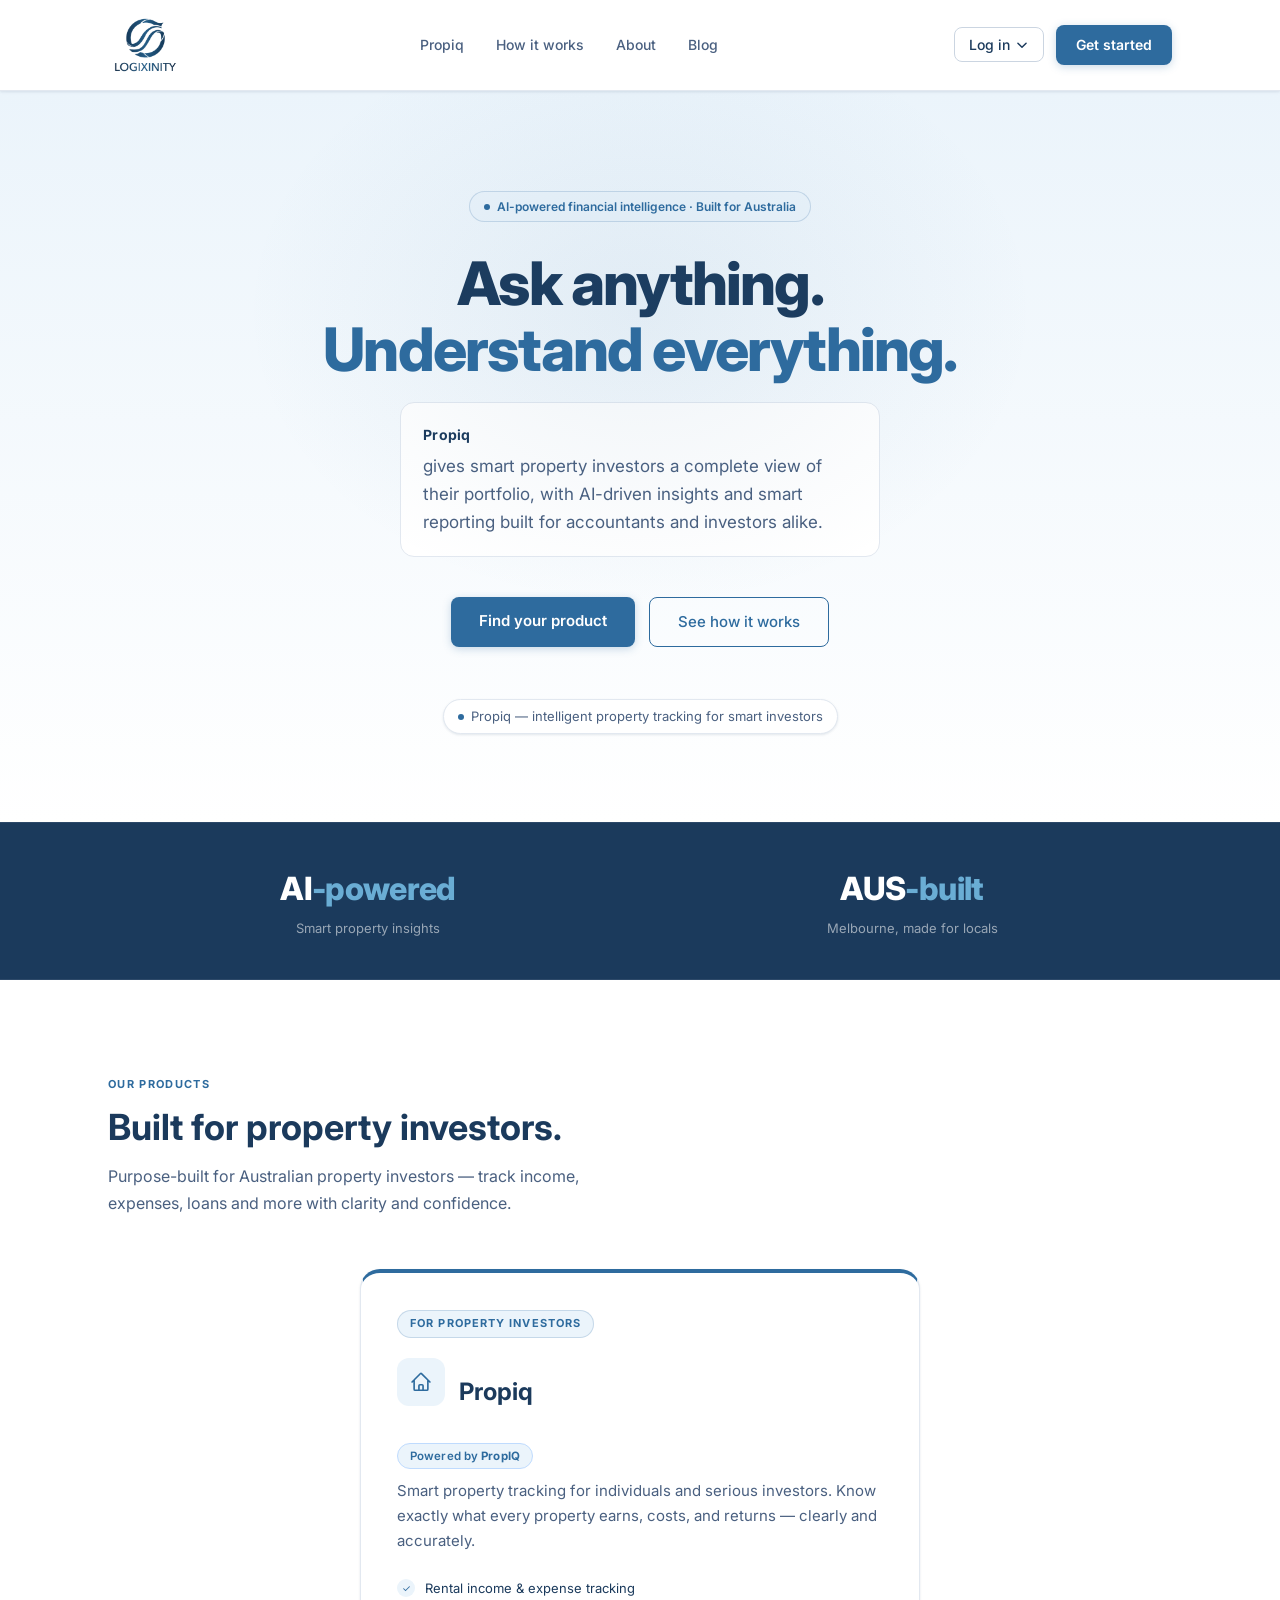
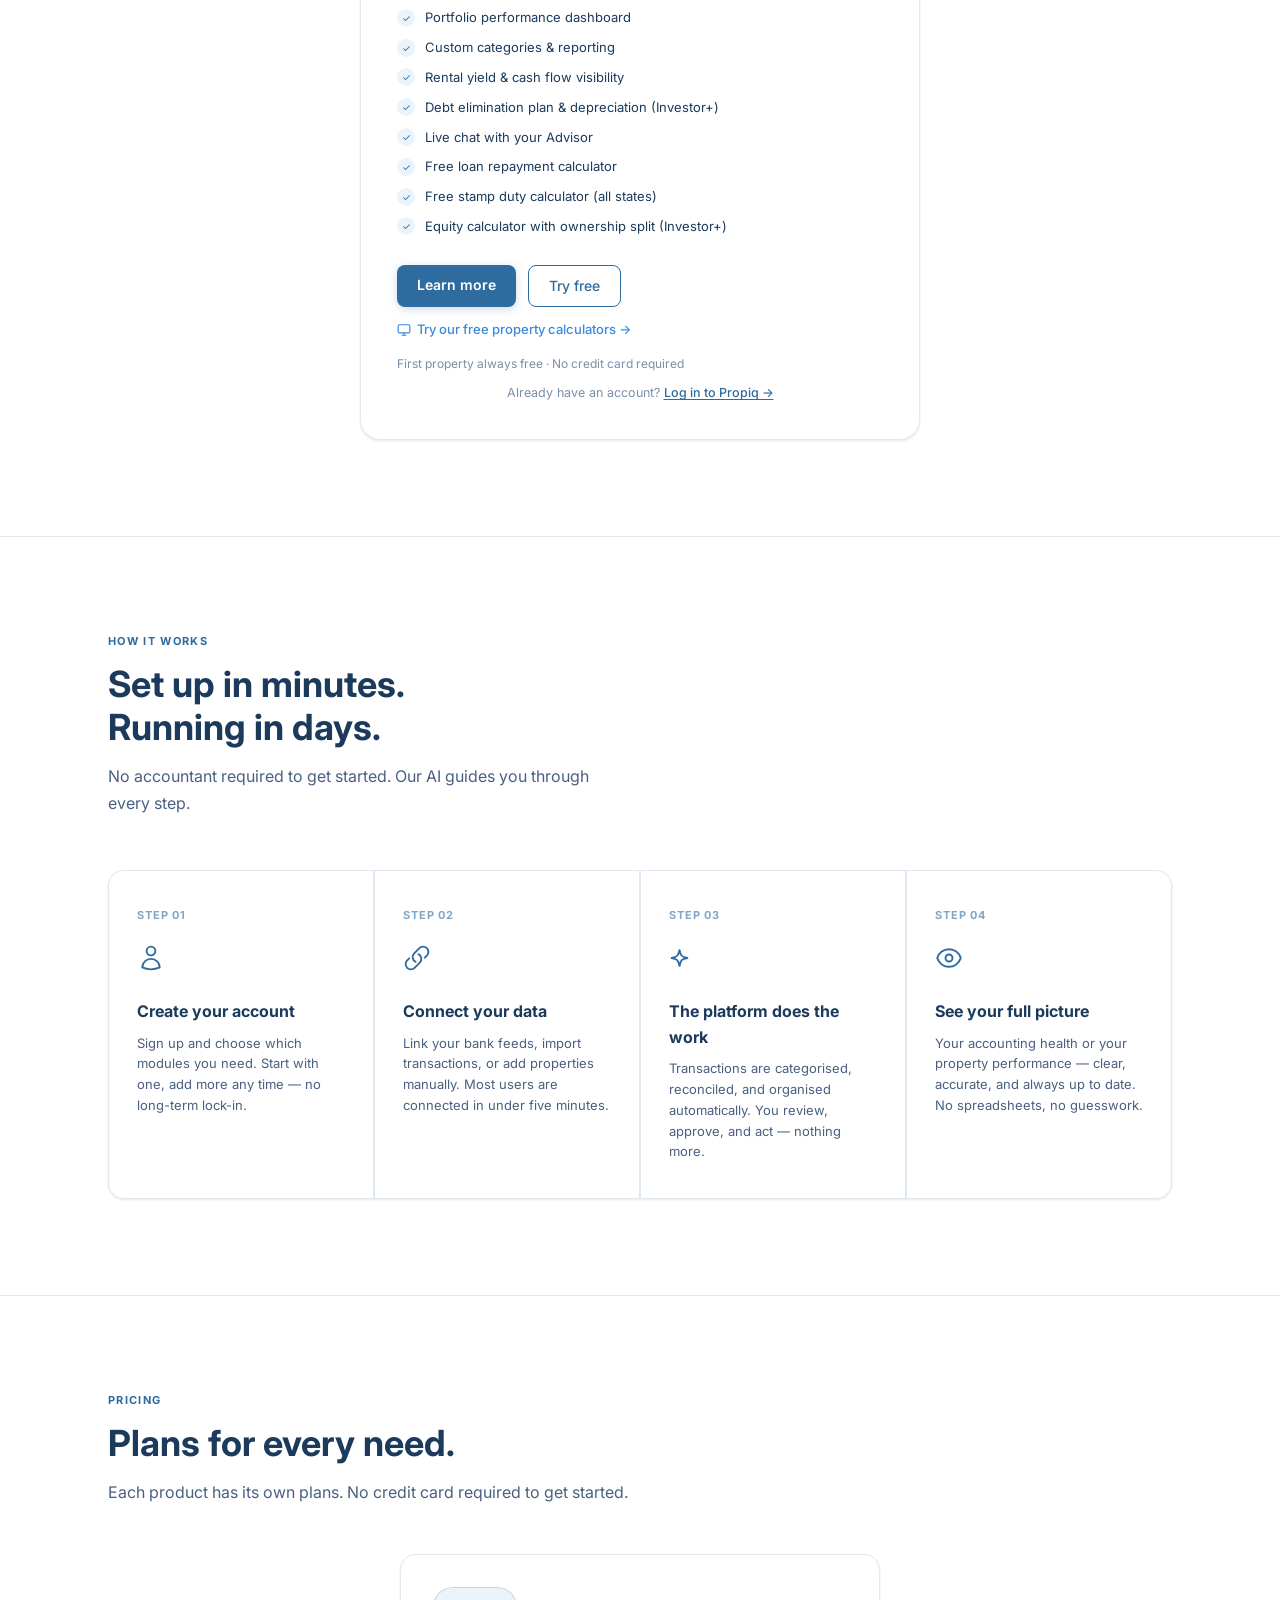
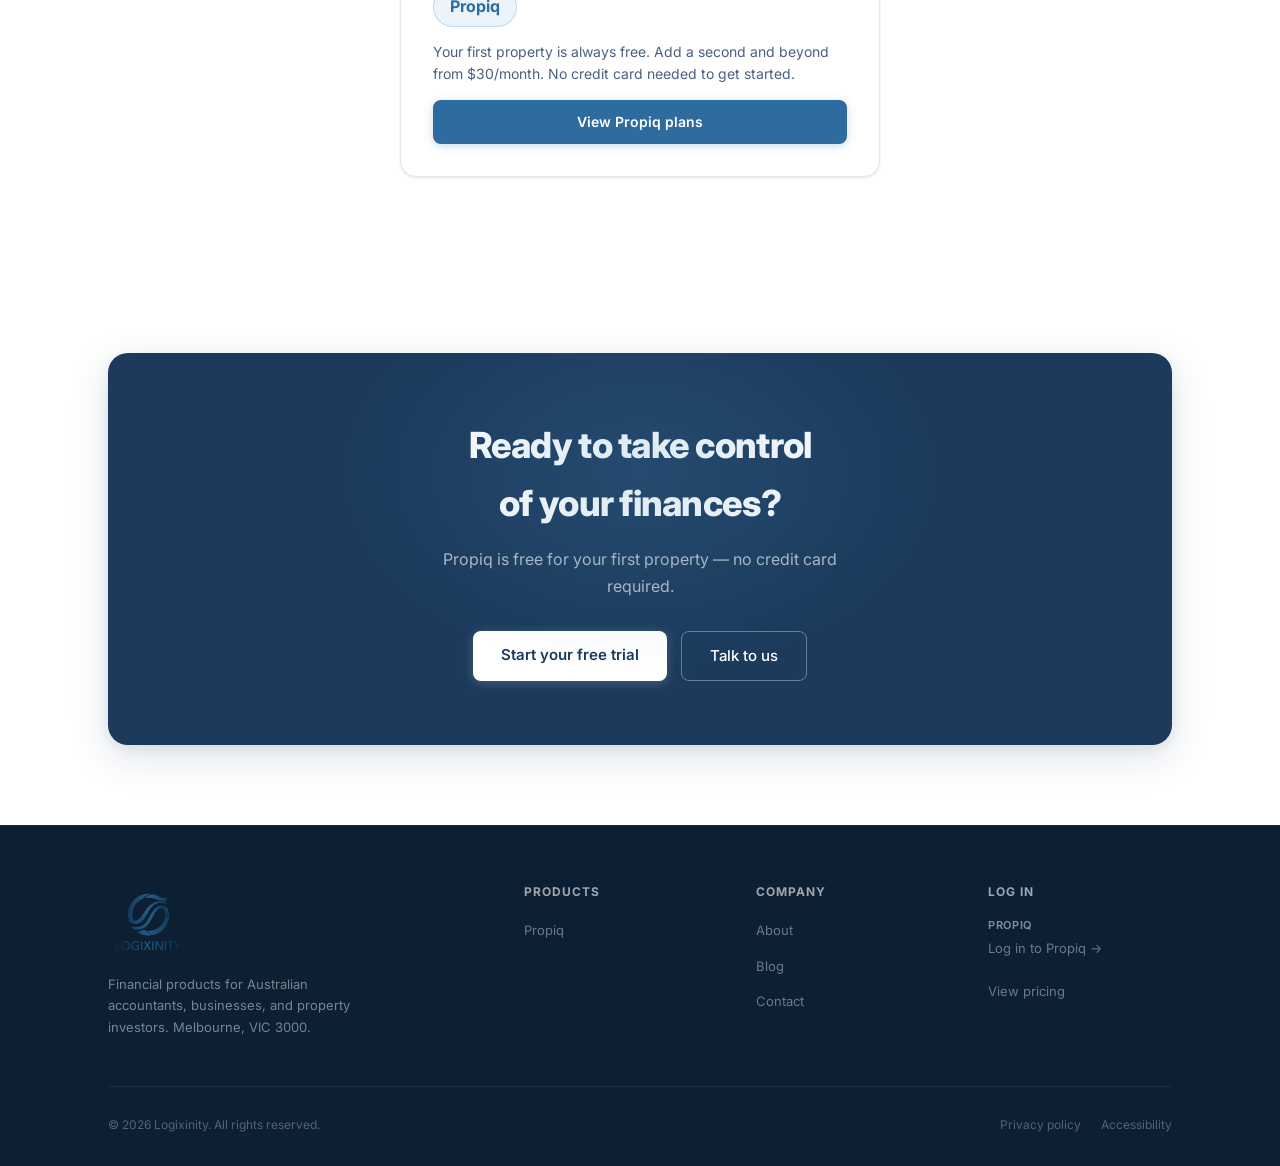
==== commit e94a9f19: "Add DEP + depreciation, fix equity CTAs + feature-heading colour, built-by-an-investor band, centre " ====
--- a/index.html
+++ b/index.html
@@ -196,6 +196,7 @@
             <li><span class="feature-check">✓</span> Portfolio performance dashboard</li>
             <li><span class="feature-check">✓</span> Custom categories &amp; reporting</li>
             <li><span class="feature-check">✓</span> Rental yield &amp; cash flow visibility</li>
+            <li><span class="feature-check">✓</span> Debt elimination plan &amp; depreciation (Investor+)</li>
             <li><span class="feature-check">✓</span> Live chat with your Advisor</li>
             <li><span class="feature-check">✓</span> Free loan repayment calculator</li>
             <li><span class="feature-check">✓</span> Free stamp duty calculator (all states)</li>
